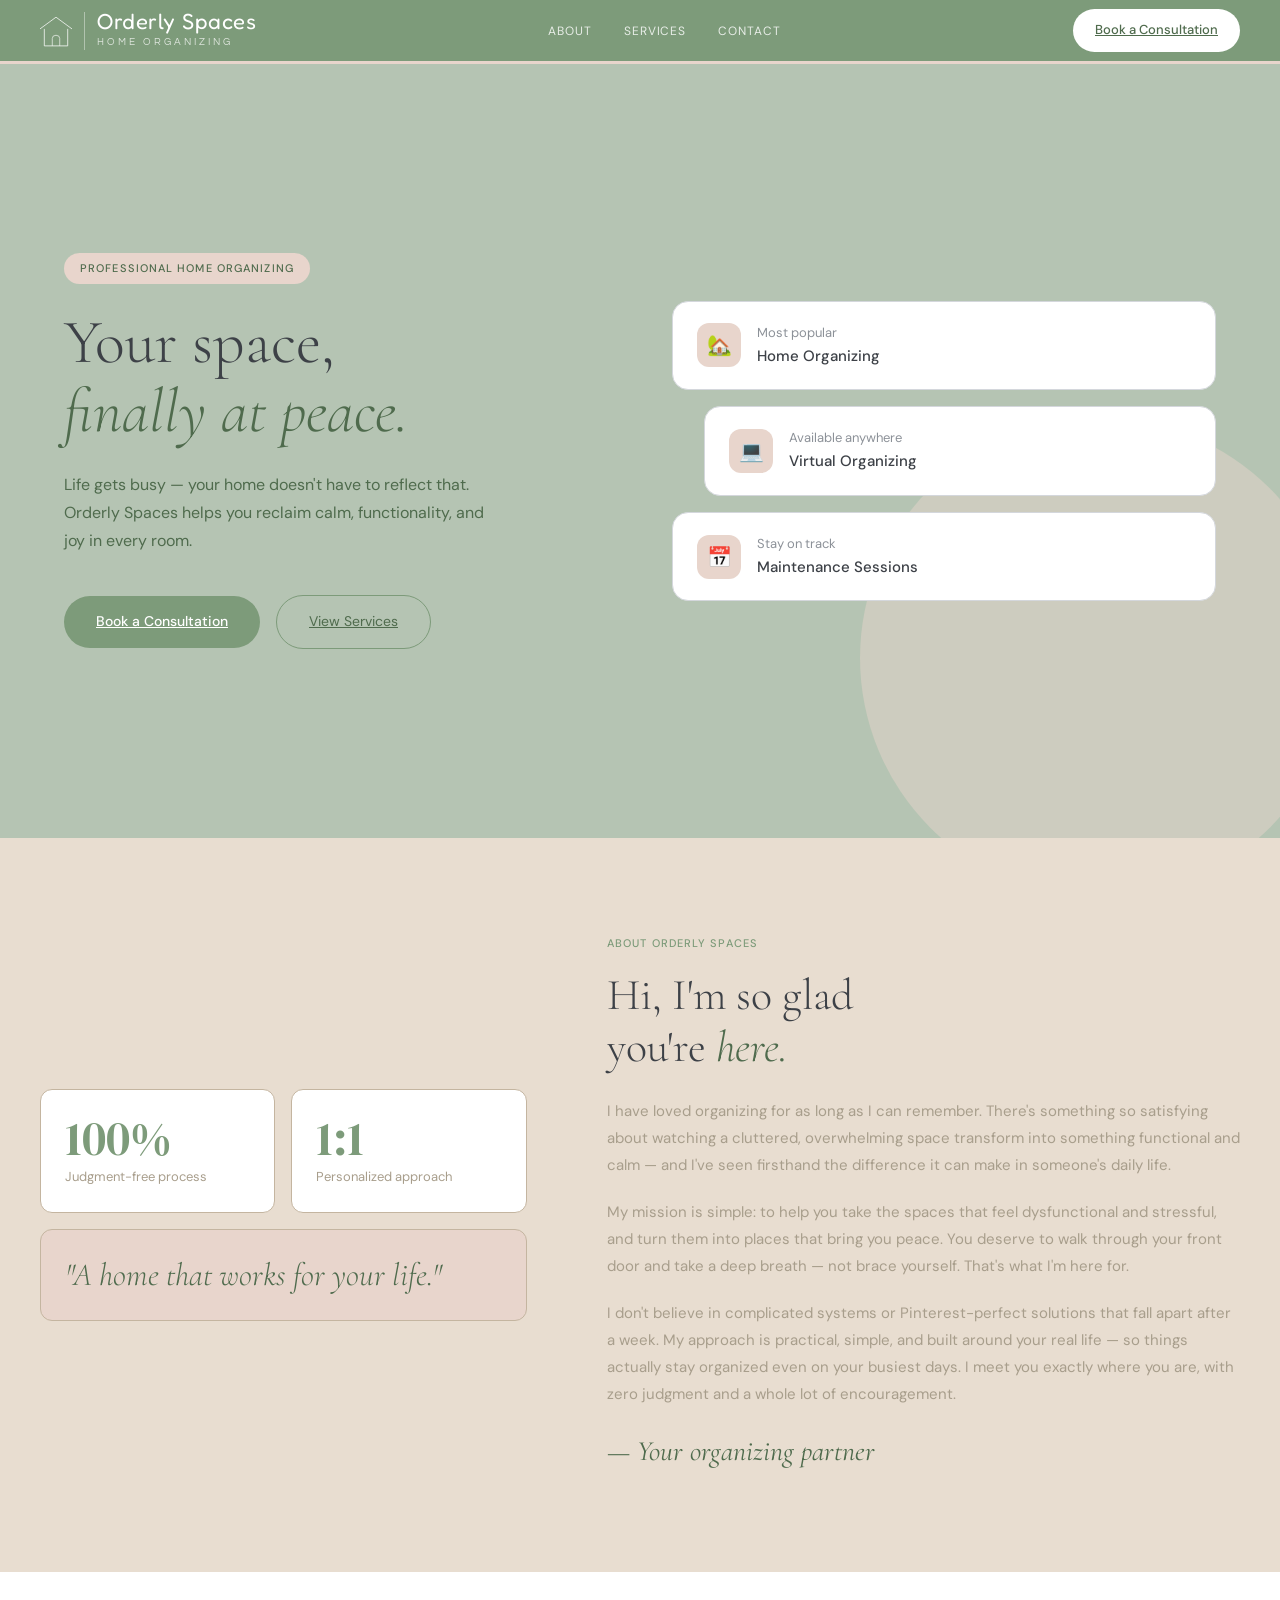
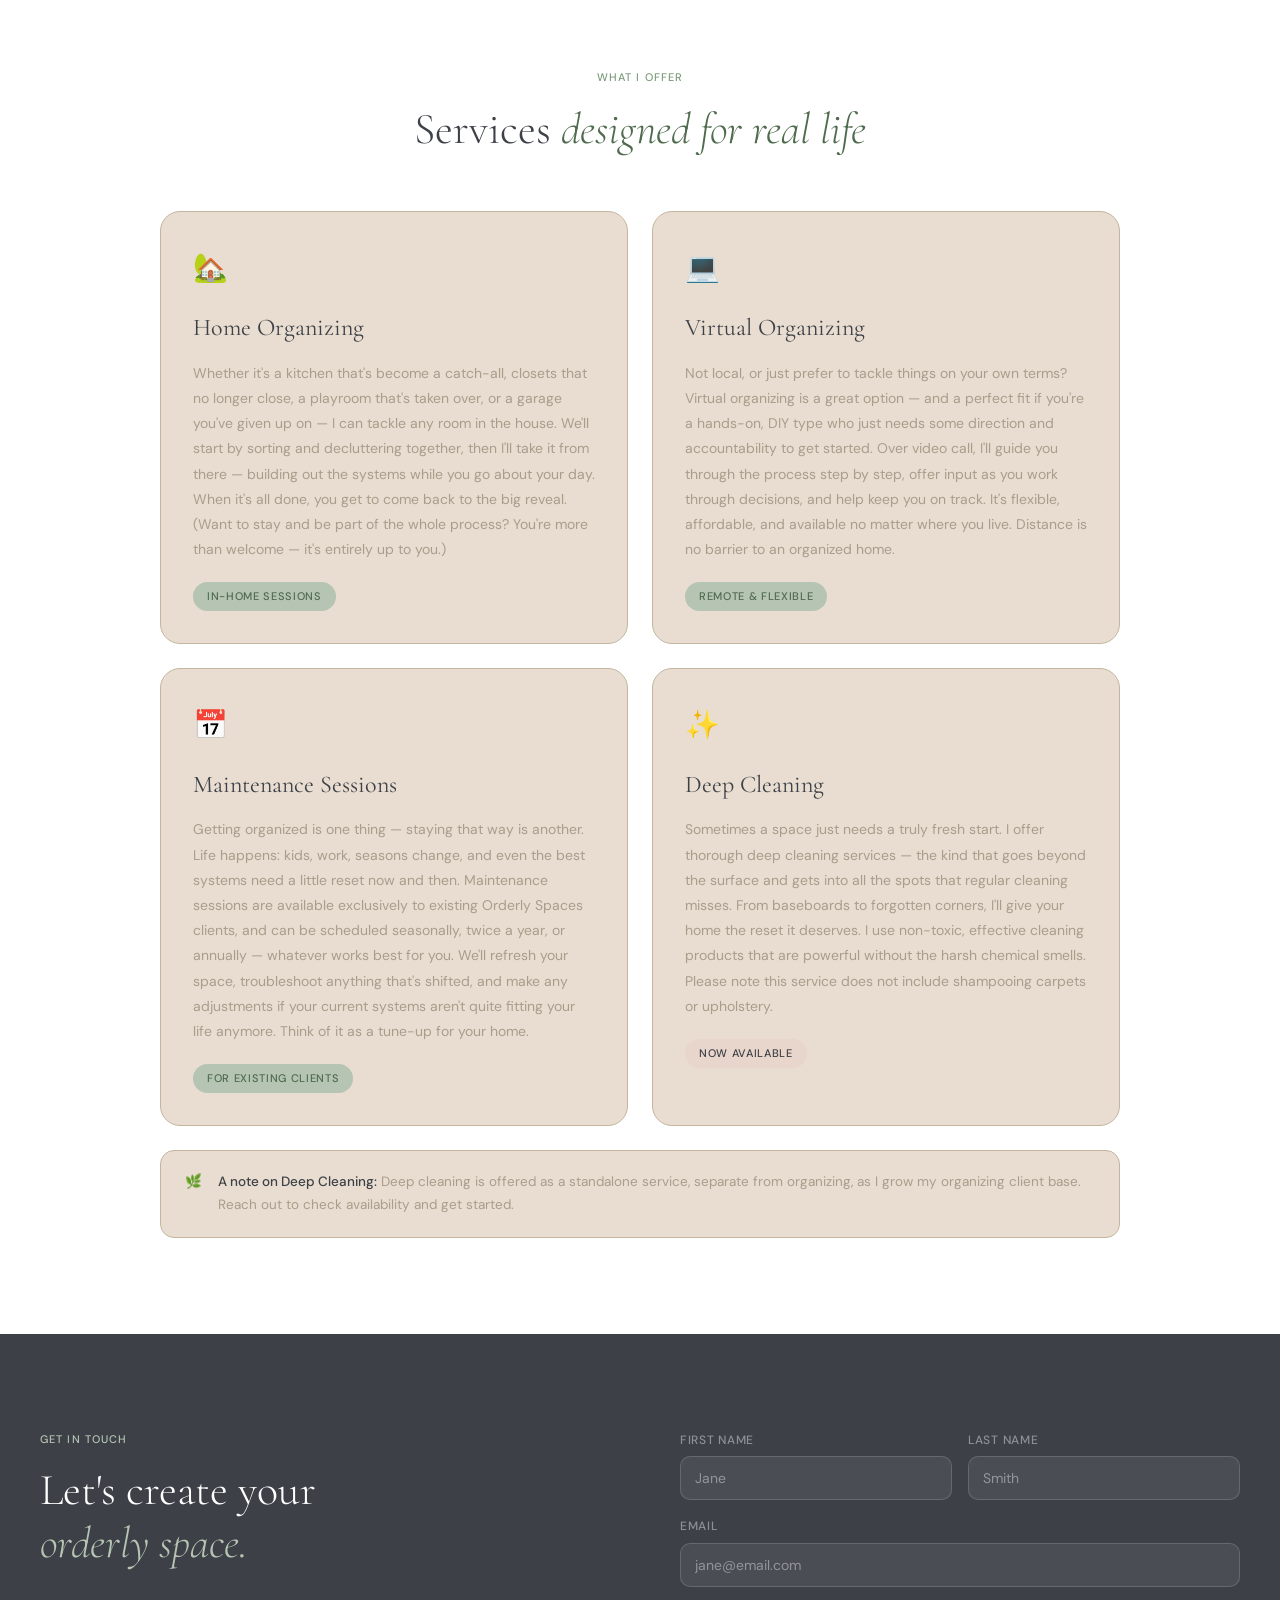
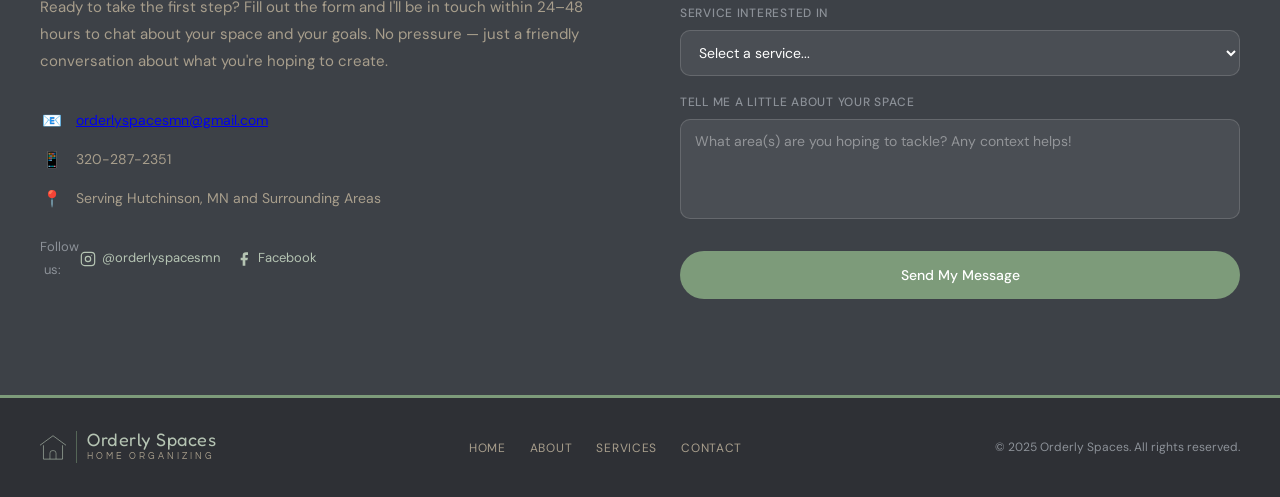
==== index.html @ 381b8f4e "Add resource hints, meta description, semantic HTML, accessibility fixes, focus styles, container qu" ====
<!DOCTYPE html>
<html lang="en">
<head>
  <meta charset="UTF-8" />
  <meta name="viewport" content="width=device-width, initial-scale=1.0" />
  <meta name="description" content="Orderly Spaces offers professional home organizing, virtual organizing, and maintenance sessions. Reclaim calm and functionality in every room." />
  <title>Orderly Spaces — Professional Home Organizing</title>
  <link rel="preconnect" href="https://fonts.googleapis.com" />
  <link rel="preconnect" href="https://fonts.gstatic.com" crossorigin />
  <link rel="dns-prefetch" href="https://fonts.googleapis.com" />
  <link href="https://fonts.googleapis.com/css2?family=Cormorant+Garamond:ital,wght@0,300;0,400;0,500;1,300;1,400&family=DM+Sans:wght@300;400;500&family=DM+Serif+Display&family=Fredoka:wght@400&family=Questrial&display=swap" rel="stylesheet" />
  <link rel="stylesheet" href="styles.css" />
</head>
<body>

<!-- NAV -->
<nav aria-label="Main navigation">
  <a class="nav-logo" href="#home">
    <svg width="32" height="34" viewBox="0 0 60 64">
      <path d="M0 28 L30 6 L60 28" fill="none" stroke="white" stroke-width="1.4" stroke-linecap="round" stroke-linejoin="round"/>
      <path d="M8 28 L8 60 L52 60 L52 28" fill="none" stroke="white" stroke-width="1.4" stroke-linejoin="round"/>
      <path d="M23 60 L23 46 Q23 40 30 40 Q37 40 37 46 L37 60" fill="none" stroke="white" stroke-width="1.2" stroke-linejoin="round"/>
    </svg>
    <div class="nav-logo-divider"></div>
    <div class="nav-logo-wordmark">
      <span class="nav-logo-brand">Orderly Spaces</span>
      <span class="nav-logo-tagline">Home Organizing</span>
    </div>
  </a>
  <ul class="nav-links" id="nav-links">
    <li><a href="#about">About</a></li>
    <li><a href="#services">Services</a></li>
    <!-- <li><a href="#testimonials">Reviews</a></li> — unhide when testimonials section is live -->
    <li><a href="#contact">Contact</a></li>
  </ul>
  <a href="#contact" class="btn-nav">Book a Consultation</a>
  <button class="btn-menu" id="btn-menu" aria-expanded="false" aria-controls="nav-links" aria-label="Open navigation menu">
    <span></span><span></span><span></span>
  </button>
</nav>

<main>

<!-- HERO -->
<section class="hero" id="home">
  <div class="hero-bg-shape"></div>
  <div class="hero-content">
    <div class="hero-tag">Professional Home Organizing</div>
    <h1>Your space,<br><em>finally at peace.</em></h1>
    <p>Life gets busy — your home doesn't have to reflect that. Orderly Spaces helps you reclaim calm, functionality, and joy in every room.</p>
    <div class="hero-ctas">
      <a href="#contact" class="btn-primary">Book a Consultation</a>
      <a href="#services" class="btn-outline">View Services</a>
    </div>
  </div>
  <div class="hero-visual">
    <div class="hero-card">
      <div class="hero-card-icon">🏡</div>
      <div>
        <div class="hero-card-label">Most popular</div>
        <div class="hero-card-title">Home Organizing</div>
      </div>
    </div>
    <div class="hero-card offset">
      <div class="hero-card-icon">💻</div>
      <div>
        <div class="hero-card-label">Available anywhere</div>
        <div class="hero-card-title">Virtual Organizing</div>
      </div>
    </div>
    <div class="hero-card">
      <div class="hero-card-icon">📅</div>
      <div>
        <div class="hero-card-label">Stay on track</div>
        <div class="hero-card-title">Maintenance Sessions</div>
      </div>
    </div>
  </div>
</section>

<!-- ABOUT -->
<section class="about" id="about">
  <div class="about-visual">
    <div class="about-badges-row">
      <div class="about-badge">
        <div class="about-badge-num">100%</div>
        <div class="about-badge-label">Judgment-free process</div>
      </div>
      <div class="about-badge">
        <div class="about-badge-num">1:1</div>
        <div class="about-badge-label">Personalized approach</div>
      </div>
    </div>
    <div class="about-badge" style="background: var(--blush); border-color: var(--taupe);">
      <div style="font-family:'Cormorant Garamond',serif; font-size:32px; color:var(--sage-deep); font-style:italic; font-weight:300; line-height:1.3;">"A home that works for your life."</div>
    </div>
  </div>
  <div>
    <div class="section-eyebrow">About Orderly Spaces</div>
    <h2 class="section-title">Hi, I'm so glad<br>you're <em>here.</em></h2>
    <p>I have loved organizing for as long as I can remember. There's something so satisfying about watching a cluttered, overwhelming space transform into something functional and calm — and I've seen firsthand the difference it can make in someone's daily life.</p>
    <p>My mission is simple: to help you take the spaces that feel dysfunctional and stressful, and turn them into places that bring you peace. You deserve to walk through your front door and take a deep breath — not brace yourself. That's what I'm here for.</p>
    <p>I don't believe in complicated systems or Pinterest-perfect solutions that fall apart after a week. My approach is practical, simple, and built around your real life — so things actually stay organized even on your busiest days. I meet you exactly where you are, with zero judgment and a whole lot of encouragement.</p>
    <div class="about-signature">— Your organizing partner</div>
  </div>
</section>

<!-- SERVICES -->
<section class="services" id="services">
  <div class="services-header">
    <div class="section-eyebrow">What I offer</div>
    <h2 class="section-title">Services <em>designed for real life</em></h2>
  </div>

  <div class="services-grid">
    <div class="service-card">
      <span class="service-icon">🏡</span>
      <h3>Home Organizing</h3>
      <p>Whether it's a kitchen that's become a catch-all, closets that no longer close, a playroom that's taken over, or a garage you've given up on — I can tackle any room in the house. We'll start by sorting and decluttering together, then I'll take it from there — building out the systems while you go about your day. When it's all done, you get to come back to the big reveal. (Want to stay and be part of the whole process? You're more than welcome — it's entirely up to you.)</p>
      <span class="service-tag">In-home sessions</span>
    </div>

    <div class="service-card">
      <span class="service-icon">💻</span>
      <h3>Virtual Organizing</h3>
      <p>Not local, or just prefer to tackle things on your own terms? Virtual organizing is a great option — and a perfect fit if you're a hands-on, DIY type who just needs some direction and accountability to get started. Over video call, I'll guide you through the process step by step, offer input as you work through decisions, and help keep you on track. It's flexible, affordable, and available no matter where you live. Distance is no barrier to an organized home.</p>
      <span class="service-tag">Remote &amp; flexible</span>
    </div>

    <div class="service-card">
      <span class="service-icon">📅</span>
      <h3>Maintenance Sessions</h3>
      <p>Getting organized is one thing — staying that way is another. Life happens: kids, work, seasons change, and even the best systems need a little reset now and then. Maintenance sessions are available exclusively to existing Orderly Spaces clients, and can be scheduled seasonally, twice a year, or annually — whatever works best for you. We'll refresh your space, troubleshoot anything that's shifted, and make any adjustments if your current systems aren't quite fitting your life anymore. Think of it as a tune-up for your home.</p>
      <span class="service-tag">For existing clients</span>
    </div>

    <div class="service-card">
      <span class="service-icon">✨</span>
      <h3>Deep Cleaning</h3>
      <p>Sometimes a space just needs a truly fresh start. I offer thorough deep cleaning services — the kind that goes beyond the surface and gets into all the spots that regular cleaning misses. From baseboards to forgotten corners, I'll give your home the reset it deserves. I use non-toxic, effective cleaning products that are powerful without the harsh chemical smells. Please note this service does not include shampooing carpets or upholstery.</p>
      <span class="service-tag blush">Now available</span>
    </div>
  </div>

  <div class="addon-note">
    <span>🌿</span>
    <div><strong>A note on Deep Cleaning:</strong> Deep cleaning is offered as a standalone service, separate from organizing, as I grow my organizing client base. Reach out to check availability and get started.</div>
  </div>
</section>

<!-- TESTIMONIALS — hidden until real reviews are ready; remove style="display:none" on the section to publish -->
<section class="testimonials" id="testimonials" style="display:none">
  <div class="testimonials-header">
    <div class="section-eyebrow">Client love</div>
    <h2 class="section-title">What people are <em>saying</em></h2>
  </div>

  <div class="testimonials-grid">
    <div class="testimonial-card">
      <div class="stars" aria-hidden="true">★★★★★</div>
      <span class="sr-only">5 out of 5 stars</span>
      <blockquote>"I was honestly embarrassed to have anyone see my home, but she made me feel completely at ease from the very first session. The results were beyond what I imagined."</blockquote>
      <div class="testimonial-author">Sarah M.</div>
      <div class="testimonial-location">Home Organizing client</div>
    </div>
    <div class="testimonial-card">
      <div class="stars" aria-hidden="true">★★★★★</div>
      <span class="sr-only">5 out of 5 stars</span>
      <blockquote>"I was skeptical that virtual organizing could really work, but it absolutely did. Having someone guide me through the process kept me focused in a way I never could on my own."</blockquote>
      <div class="testimonial-author">Jamie L.</div>
      <div class="testimonial-location">Virtual Organizing client</div>
    </div>
    <div class="testimonial-card">
      <div class="stars" aria-hidden="true">★★★★★</div>
      <span class="sr-only">5 out of 5 stars</span>
      <blockquote>"The maintenance sessions are what made everything stick. I finally feel like I have systems that actually work for my family instead of against us."</blockquote>
      <div class="testimonial-author">Rebekah T.</div>
      <div class="testimonial-location">Maintenance Sessions client</div>
    </div>
  </div>
  <p class="testimonials-note">Placeholder testimonials — update with real client reviews before launch ✦</p>
</section>

<!-- CONTACT -->
<section class="contact" id="contact">
  <div>
    <div class="section-eyebrow">Get in touch</div>
    <h2 class="section-title">Let's create your<br><em>orderly space.</em></h2>
    <p class="contact-lead">Ready to take the first step? Fill out the form and I'll be in touch within 24–48 hours to chat about your space and your goals. No pressure — just a friendly conversation about what you're hoping to create.</p>
    <div class="contact-info-row"><span aria-hidden="true">📧</span><span><a href="mailto:orderlyspacesmn@gmail.com">orderlyspacesmn@gmail.com</a></span></div>
    <div class="contact-info-row"><span aria-hidden="true">📱</span><span>320-287-2351</span></div>
    <div class="contact-info-row"><span aria-hidden="true">📍</span><span>Serving Hutchinson, MN and Surrounding Areas</span></div>
    <div class="contact-info-row" style="margin-top: 1.5rem; align-items: center; gap: 1rem;">
      <span style="font-size:13px; color: var(--slate-gray);">Follow us:</span>
      <a href="https://instagram.com/orderlyspacesmn" target="_blank" rel="noopener noreferrer" style="display:flex; align-items:center; gap:6px; text-decoration:none; color: var(--sage-light); font-size:13px;">
        <svg width="16" height="16" viewBox="0 0 24 24" fill="none" stroke="currentColor" stroke-width="1.8" stroke-linecap="round" stroke-linejoin="round" aria-hidden="true"><rect x="2" y="2" width="20" height="20" rx="5" ry="5"/><circle cx="12" cy="12" r="4"/><circle cx="17.5" cy="6.5" r="0.8" fill="currentColor" stroke="none"/></svg>
        @orderlyspacesmn
      </a>
      <a href="https://facebook.com" target="_blank" rel="noopener noreferrer" style="display:flex; align-items:center; gap:6px; text-decoration:none; color: var(--sage-light); font-size:13px;">
        <svg width="16" height="16" viewBox="0 0 24 24" fill="currentColor" aria-hidden="true"><path d="M18 2h-3a5 5 0 0 0-5 5v3H7v4h3v8h4v-8h3l1-4h-4V7a1 1 0 0 1 1-1h3z"/></svg>
        Facebook
      </a>
    </div>
  </div>

  <div class="contact-form" id="contact-form" role="form" aria-label="Contact form">
    <div class="form-row">
      <div class="form-group">
        <label for="first-name">First name</label>
        <input id="first-name" type="text" placeholder="Jane" autocomplete="given-name" />
      </div>
      <div class="form-group">
        <label for="last-name">Last name</label>
        <input id="last-name" type="text" placeholder="Smith" autocomplete="family-name" />
      </div>
    </div>
    <div class="form-group">
      <label for="email">Email</label>
      <input id="email" type="email" placeholder="jane@email.com" autocomplete="email" />
    </div>
    <div class="form-group">
      <label for="service">Service interested in</label>
      <select id="service">
        <option value="">Select a service...</option>
        <option value="home-organizing">Home Organizing</option>
        <option value="virtual-organizing">Virtual Organizing</option>
        <option value="maintenance">Maintenance Sessions</option>
        <option value="deep-cleaning">Deep Cleaning</option>
        <option value="unsure">Not sure — let's talk!</option>
      </select>
    </div>
    <div class="form-group">
      <label for="message">Tell me a little about your space</label>
      <textarea id="message" placeholder="What area(s) are you hoping to tackle? Any context helps!"></textarea>
    </div>
    <button class="btn-submit">Send My Message</button>
  </div>
</section>

</main>

<!-- FOOTER -->
<footer>
  <div class="footer-logo">
    <svg width="26" height="28" viewBox="0 0 60 64">
      <path d="M0 28 L30 6 L60 28" fill="none" stroke="#B5C4B3" stroke-width="1.4" stroke-linecap="round" stroke-linejoin="round"/>
      <path d="M8 28 L8 60 L52 60 L52 28" fill="none" stroke="#B5C4B3" stroke-width="1.4" stroke-linejoin="round"/>
      <path d="M23 60 L23 46 Q23 40 30 40 Q37 40 37 46 L37 60" fill="none" stroke="#B5C4B3" stroke-width="1.2" stroke-linejoin="round"/>
    </svg>
    <div class="footer-logo-divider"></div>
    <div class="footer-logo-wordmark">
      <span class="footer-logo-brand">Orderly Spaces</span>
      <span class="footer-logo-tagline">Home Organizing</span>
    </div>
  </div>
  <ul class="footer-links">
    <li><a href="#home">Home</a></li>
    <li><a href="#about">About</a></li>
    <li><a href="#services">Services</a></li>
    <li><a href="#contact">Contact</a></li>
  </ul>
  <p class="footer-copy">© 2025 Orderly Spaces. All rights reserved.</p>
</footer>

<script type="module" src="main.js"></script>

</body>
</html>
---- styles.css ----
* { margin: 0; padding: 0; box-sizing: border-box; }

:root {
  --sage:       #7D9B7A;
  --sage-light: #B5C4B3;
  --sage-deep:  #4F6B4D;
  --blush:      #E8D5CC;
  --linen:      #E8DDD0;
  --warm-sand:  #C8A882;
  --mist-blue:  #7B9DAB;
  --taupe:      #C4B5A0;
  --warm-gray:  #A89E8C;
  --slate-gray: #8C9198;
  --gray-light: #D4D7DC;
  --charcoal:   #3D4147;
}

body {
  font-family: 'DM Sans', sans-serif;
  background: var(--linen);
  color: var(--charcoal);
  font-size: 15px;
  line-height: 1.7;
  overflow-x: hidden;
}

/* NAV */
nav {
  position: sticky; top: 0; z-index: 100;
  background: var(--sage);
  border-bottom: 3px solid var(--blush);
  padding: 0 2.5rem;
  display: flex; align-items: center; justify-content: space-between;
  height: 64px;
}

.nav-logo { display: flex; align-items: center; gap: 12px; text-decoration: none; }
.nav-logo-divider { width: 1px; height: 38px; background: rgba(255,255,255,0.4); flex-shrink: 0; }
.nav-logo-wordmark { display: flex; flex-direction: column; align-items: flex-start; gap: 2px; }
.nav-logo-brand { font-family: 'Fredoka', sans-serif; font-size: 22px; font-weight: 400; color: white; line-height: 1; letter-spacing: 0.5px; }
.nav-logo-tagline { font-family: 'Questrial', sans-serif; font-size: 10px; color: rgba(255,255,255,0.75); letter-spacing: 3px; text-transform: uppercase; }

.nav-links { display: flex; gap: 2rem; list-style: none; }
.nav-links a {
  text-decoration: none; font-size: 12px; font-weight: 400;
  letter-spacing: 0.08em; text-transform: uppercase;
  color: rgba(255,255,255,0.82); transition: color 0.2s;
}
.nav-links a:hover { color: white; }

.btn-nav {
  background: white; color: var(--sage-deep); border: none;
  padding: 10px 22px; border-radius: 40px;
  font-family: 'DM Sans', sans-serif; font-size: 13px; font-weight: 500;
  cursor: pointer; transition: background 0.2s;
}
.btn-nav:hover { background: var(--linen); }

section { padding: 6rem 2.5rem; }

/* HERO */
.hero {
  min-height: 86vh;
  display: grid; grid-template-columns: 1fr 1fr;
  gap: 4rem; align-items: center;
  padding: 5rem 4rem;
  background: var(--sage-light);
  position: relative; overflow: hidden;
}

.hero-bg-shape {
  position: absolute; right: -60px; bottom: -60px;
  width: 480px; height: 480px; border-radius: 50%;
  background: var(--blush); opacity: 0.45; z-index: 0;
}

.hero-content { position: relative; z-index: 1; }

.hero-tag {
  display: inline-block;
  background: var(--blush); color: var(--sage-deep);
  font-size: 11px; font-weight: 500; letter-spacing: 0.1em;
  text-transform: uppercase; padding: 6px 16px;
  border-radius: 40px; margin-bottom: 1.5rem;
}

.hero h1 {
  font-family: 'Cormorant Garamond', serif;
  font-size: 62px; font-weight: 300; line-height: 1.12;
  color: var(--charcoal); margin-bottom: 1.5rem;
}
.hero h1 em { font-style: italic; color: var(--sage-deep); }

.hero p {
  font-size: 16px; color: var(--sage-deep);
  max-width: 420px; margin-bottom: 2.5rem; line-height: 1.75;
}

.hero-ctas { display: flex; gap: 1rem; align-items: center; }

.btn-primary {
  background: var(--sage); color: white; border: none;
  padding: 14px 32px; border-radius: 40px;
  font-family: 'DM Sans', sans-serif; font-size: 14px; font-weight: 500;
  cursor: pointer; transition: background 0.2s;
}
.btn-primary:hover { background: var(--sage-deep); }

.btn-outline {
  background: transparent; color: var(--sage-deep);
  border: 1.5px solid var(--sage); padding: 14px 32px;
  border-radius: 40px; font-family: 'DM Sans', sans-serif;
  font-size: 14px; cursor: pointer; transition: all 0.2s;
}
.btn-outline:hover { background: white; }

.hero-visual { position: relative; z-index: 1; display: flex; flex-direction: column; gap: 1rem; }

.hero-card {
  background: white; border: 0.5px solid var(--gray-light);
  border-radius: 16px; padding: 1.25rem 1.5rem;
  display: flex; align-items: center; gap: 1rem;
}

.hero-card-icon {
  width: 44px; height: 44px; border-radius: 12px;
  background: var(--blush); display: flex; align-items: center;
  justify-content: center; font-size: 20px; flex-shrink: 0;
}

.hero-card-label { font-size: 13px; color: var(--slate-gray); }
.hero-card-title { font-size: 15px; font-weight: 500; color: var(--charcoal); }
.hero-card.offset { margin-left: 2rem; }

/* ABOUT */
.about {
  background: var(--linen);
  display: grid; grid-template-columns: 1fr 1.3fr;
  gap: 5rem; align-items: center;
}

.about-badges-row { display: grid; grid-template-columns: 1fr 1fr; gap: 1rem; width: 100%; margin-bottom: 1rem; }

.about-badge {
  background: white; border: 0.5px solid var(--taupe);
  border-radius: 12px; padding: 1.5rem; width: 100%;
}

.about-badge-num {
  font-family: 'DM Serif Display', serif;
  font-size: 48px; font-weight: 400; color: var(--sage); line-height: 1;
}
.about-badge-label { font-size: 13px; color: var(--warm-gray); margin-top: 4px; }

.section-eyebrow {
  font-size: 11px; font-weight: 500; letter-spacing: 0.1em;
  text-transform: uppercase; color: var(--sage); margin-bottom: 1rem;
}

.section-title {
  font-family: 'Cormorant Garamond', serif;
  font-size: 44px; font-weight: 300; line-height: 1.2;
  color: var(--charcoal); margin-bottom: 1.5rem;
}
.section-title em { font-style: italic; color: var(--sage-deep); }

.about p { color: var(--warm-gray); margin-bottom: 1.25rem; font-size: 15px; line-height: 1.8; }

.about-signature {
  font-family: 'Cormorant Garamond', serif;
  font-size: 28px; font-style: italic; color: var(--sage-deep); margin-top: 0.5rem;
}

/* SERVICES */
.services { background: white; }
.services-header { text-align: center; margin-bottom: 3.5rem; }

.services-grid {
  display: grid; grid-template-columns: 1fr 1fr;
  gap: 1.5rem; max-width: 960px; margin: 0 auto;
}

.service-card {
  background: var(--linen); border: 0.5px solid var(--taupe);
  border-radius: 20px; padding: 2rem;
  transition: border-color 0.2s;
  position: relative; overflow: hidden;
}
.service-card:hover { border-color: var(--sage); }
.service-card::before {
  content: ''; position: absolute; top: 0; left: 0; right: 0;
  height: 4px; background: var(--blush); opacity: 0; transition: opacity 0.2s;
}
.service-card:hover::before { opacity: 1; }

.service-icon { font-size: 28px; margin-bottom: 1rem; display: block; }

.service-card h3 {
  font-family: 'Cormorant Garamond', serif;
  font-size: 24px; font-weight: 400; color: var(--charcoal); margin-bottom: 0.75rem;
}
.service-card p { font-size: 14px; color: var(--warm-gray); line-height: 1.8; }

.service-tag {
  display: inline-block; margin-top: 1.25rem;
  font-size: 11px; font-weight: 500; letter-spacing: 0.06em; text-transform: uppercase;
  color: var(--sage-deep); padding: 5px 14px;
  background: var(--sage-light); border-radius: 40px;
}
.service-tag.blush { color: var(--charcoal); background: var(--blush); }

.addon-note {
  max-width: 960px; margin: 1.5rem auto 0;
  background: var(--linen); border: 0.5px solid var(--taupe);
  border-radius: 14px; padding: 1.25rem 1.5rem;
  display: flex; align-items: flex-start; gap: 1rem;
  font-size: 13.5px; color: var(--warm-gray); line-height: 1.7;
}
.addon-note strong { color: var(--charcoal); font-weight: 500; }

/* TESTIMONIALS */
.testimonials { background: var(--sage-light); }
.testimonials-header { text-align: center; margin-bottom: 3.5rem; }

.testimonials-grid {
  display: grid; grid-template-columns: 1fr 1fr 1fr;
  gap: 1.25rem; max-width: 1000px; margin: 0 auto;
}

.testimonial-card {
  background: white; border: 0.5px solid var(--gray-light);
  border-radius: 16px; padding: 1.75rem;
}

.stars { color: var(--warm-sand); font-size: 15px; letter-spacing: 2px; margin-bottom: 1rem; }

.testimonial-card blockquote {
  font-family: 'Cormorant Garamond', serif;
  font-size: 17px; font-style: italic; font-weight: 300;
  color: var(--charcoal); line-height: 1.65; margin-bottom: 1.25rem;
}

.testimonial-author { font-size: 13px; font-weight: 500; color: var(--charcoal); }
.testimonial-location { font-size: 12px; color: var(--slate-gray); margin-top: 2px; }
.testimonials-note { text-align: center; margin-top: 2rem; font-size: 13px; color: var(--sage-deep); font-style: italic; }

/* CONTACT */
.contact {
  background: var(--charcoal);
  display: grid; grid-template-columns: 1fr 1fr;
  gap: 5rem; align-items: start;
}

.contact .section-eyebrow { color: var(--sage-light); }
.contact .section-title { color: white; }
.contact .section-title em { color: var(--sage-light); }
.contact-lead { color: var(--warm-gray); font-size: 15px; line-height: 1.8; margin-bottom: 2rem; }

.contact-info-row {
  display: flex; gap: 0.75rem; align-items: center;
  margin-bottom: 0.75rem; font-size: 14px; color: var(--warm-gray);
}
.contact-info-row span:first-child { font-size: 16px; width: 24px; text-align: center; }

.contact-form { display: flex; flex-direction: column; gap: 1rem; }
.form-row { display: grid; grid-template-columns: 1fr 1fr; gap: 1rem; }

.form-group label {
  display: block; font-size: 12px; font-weight: 500;
  letter-spacing: 0.06em; text-transform: uppercase;
  color: var(--slate-gray); margin-bottom: 0.4rem;
}

.form-group input,
.form-group select,
.form-group textarea {
  width: 100%; background: rgba(255,255,255,0.07);
  border: 0.5px solid rgba(255,255,255,0.15); border-radius: 10px;
  padding: 12px 14px; font-family: 'DM Sans', sans-serif;
  font-size: 14px; color: white; outline: none; transition: border-color 0.2s;
}
.form-group input:focus,
.form-group select:focus,
.form-group textarea:focus { border-color: var(--sage-light); }
.form-group select option { background: var(--charcoal); color: white; }
.form-group textarea { resize: none; height: 100px; }

.btn-submit {
  background: var(--sage); color: white; border: none;
  padding: 15px 32px; border-radius: 40px;
  font-family: 'DM Sans', sans-serif; font-size: 14px; font-weight: 500;
  cursor: pointer; transition: background 0.2s; width: 100%; margin-top: 0.5rem;
}
.btn-submit:hover { background: var(--sage-deep); }

/* FOOTER */
footer {
  background: #2e3035; padding: 2rem 2.5rem;
  display: flex; align-items: center; justify-content: space-between;
  border-top: 3px solid var(--sage);
}
.footer-logo { display: flex; align-items: center; gap: 10px; }
.footer-logo-divider { width: 1px; height: 32px; background: var(--sage); opacity: 0.5; flex-shrink: 0; }
.footer-logo-wordmark { display: flex; flex-direction: column; gap: 1px; }
.footer-logo-brand { font-family: 'Fredoka', sans-serif; font-size: 18px; font-weight: 400; color: var(--sage-light); line-height: 1; letter-spacing: 0.5px; }
.footer-logo-tagline { font-family: 'Questrial', sans-serif; font-size: 9px; color: var(--warm-gray); letter-spacing: 3px; text-transform: uppercase; }
.footer-links { display: flex; gap: 1.5rem; list-style: none; }
.footer-links a {
  text-decoration: none; font-size: 12px; letter-spacing: 0.06em;
  text-transform: uppercase; color: var(--warm-gray); transition: color 0.2s;
}
.footer-links a:hover { color: var(--sage-light); }
.footer-copy { font-size: 12px; color: var(--slate-gray); }

/* UTILITIES */
.sr-only {
  position: absolute; width: 1px; height: 1px;
  padding: 0; margin: -1px; overflow: hidden;
  clip: rect(0,0,0,0); white-space: nowrap; border: 0;
}

/* FOCUS */
:focus-visible {
  outline: 2px solid var(--sage);
  outline-offset: 3px;
  border-radius: 4px;
}

/* PLACEHOLDER — dark contact form */
.contact .form-group input::placeholder,
.contact .form-group select::placeholder,
.contact .form-group textarea::placeholder {
  color: rgba(255,255,255,0.4);
}

/* CONTAINER QUERIES — services and testimonials grids */
.services { container-type: inline-size; }
.testimonials { container-type: inline-size; }

@container (max-width: 640px) {
  .services-grid { grid-template-columns: 1fr; }
}

@container (max-width: 640px) {
  .testimonials-grid { grid-template-columns: 1fr; }
}

/* MOBILE NAV TOGGLE */
.btn-menu {
  display: none;
  flex-direction: column; justify-content: center; gap: 5px;
  width: 36px; height: 36px; padding: 6px;
  background: transparent; border: none; cursor: pointer;
}
.btn-menu span {
  display: block; height: 2px; width: 100%;
  background: white; border-radius: 2px; transition: all 0.2s;
}

/* FORM SUCCESS */
.form-success {
  display: flex; flex-direction: column; justify-content: center;
  align-items: center; text-align: center;
  min-height: 200px; gap: 0.75rem;
}
.form-success-heading {
  font-family: 'Cormorant Garamond', serif;
  font-size: 28px; font-weight: 300; color: white;
}
.form-success p { color: var(--warm-gray); font-size: 15px; }

/* RESPONSIVE */
@media (max-width: 768px) {
  .hero, .about, .contact { grid-template-columns: 1fr; gap: 2.5rem; padding: 4rem 1.5rem; }
  .hero { min-height: auto; }
  .hero h1 { font-size: 42px; }
  .hero-bg-shape { display: none; }
  nav { padding: 0 1.5rem; }
  .btn-menu { display: flex; }
  .nav-links { display: none; }
  .nav-links.nav-open {
    display: flex; flex-direction: column; gap: 0;
    position: absolute; top: 64px; left: 0; right: 0;
    background: var(--sage); padding: 1rem 1.5rem;
    border-bottom: 3px solid var(--blush);
  }
  .nav-links.nav-open a { padding: 0.75rem 0; font-size: 14px; }
  footer { flex-direction: column; gap: 1rem; text-align: center; }
  .footer-links { flex-wrap: wrap; justify-content: center; }
}
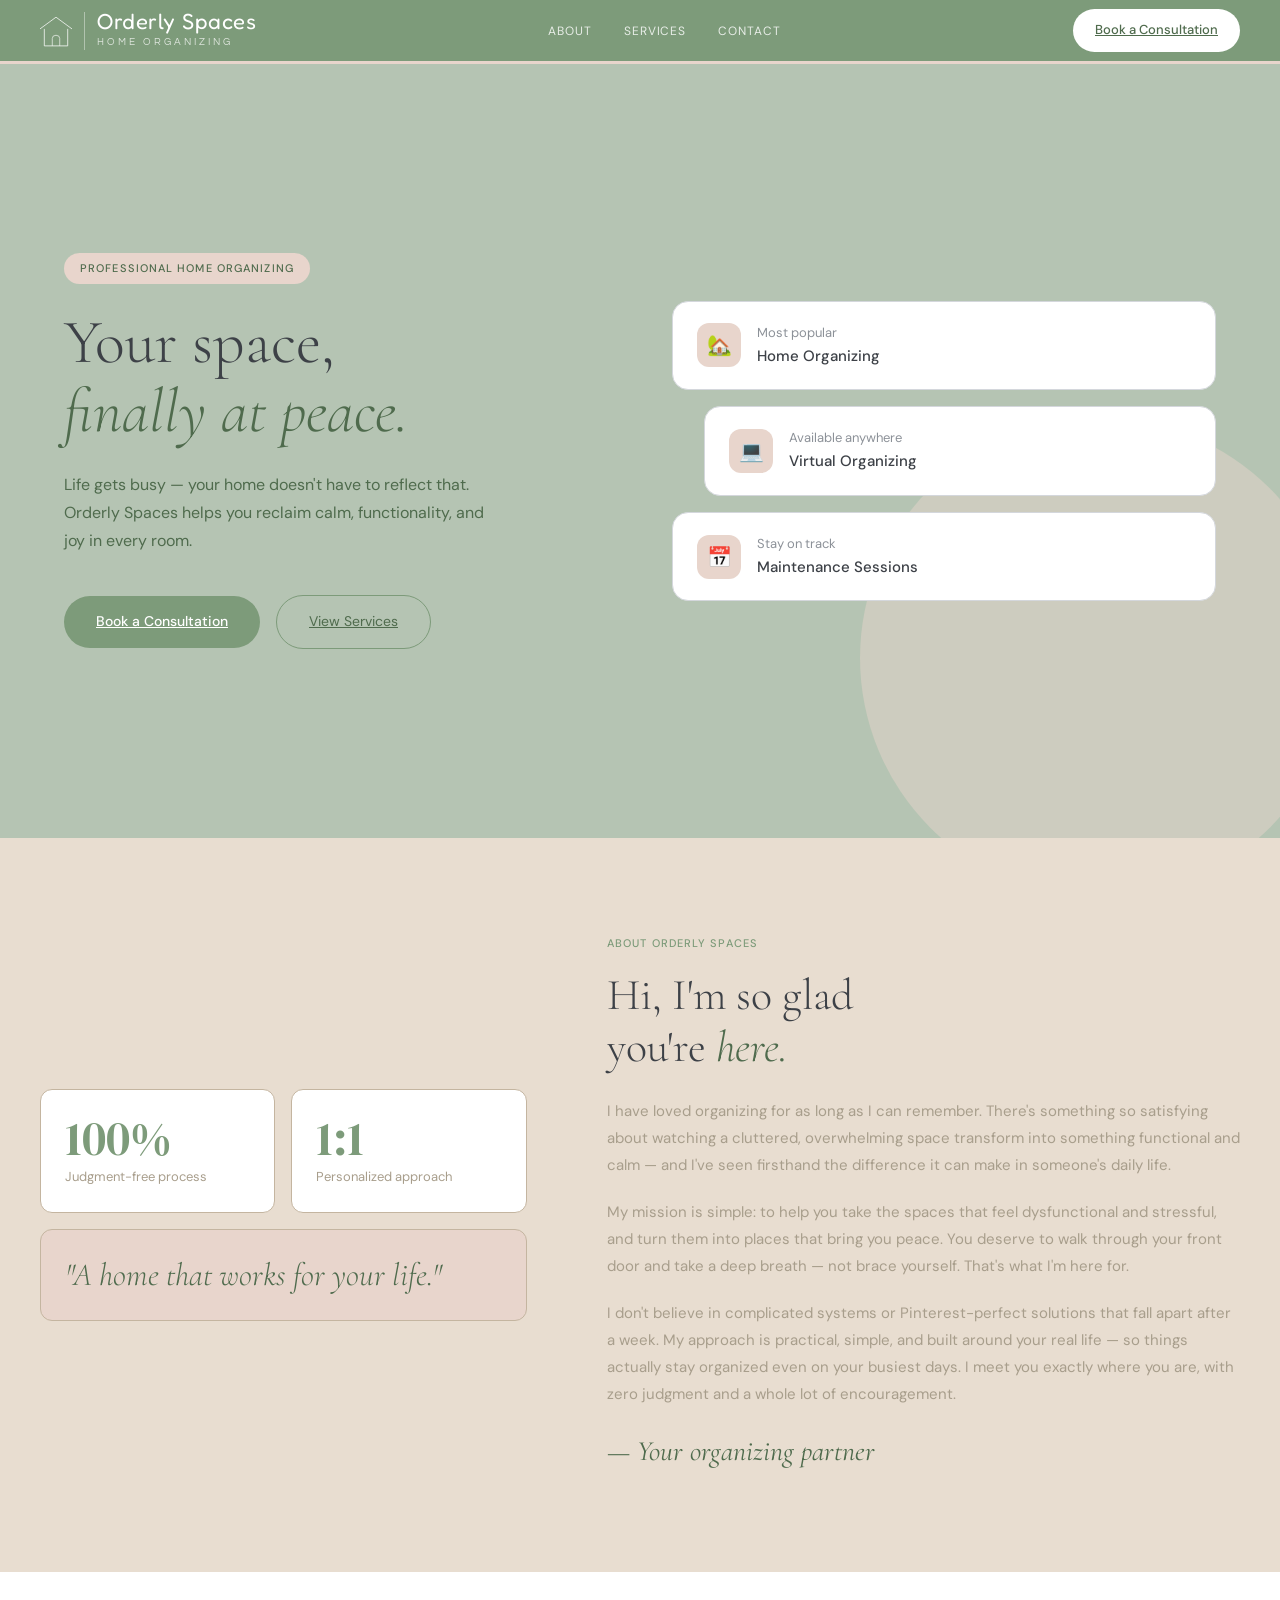
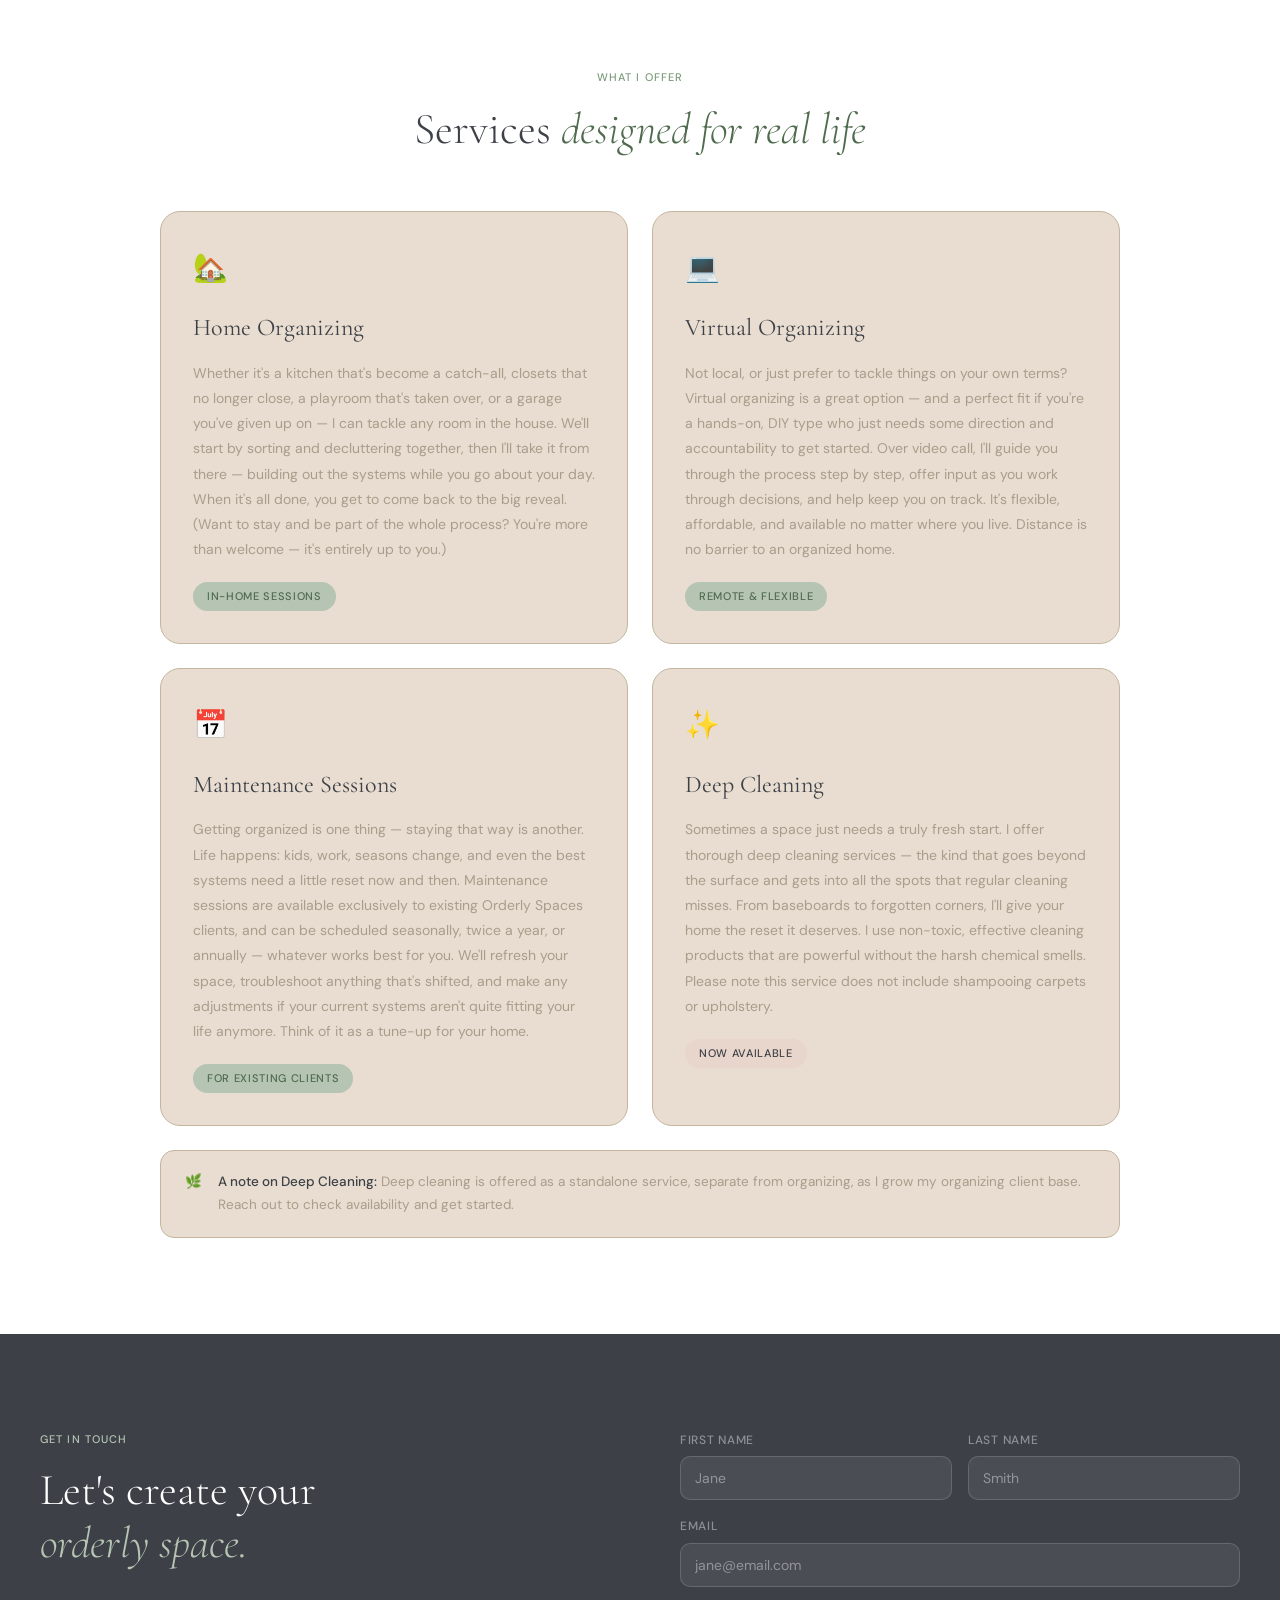
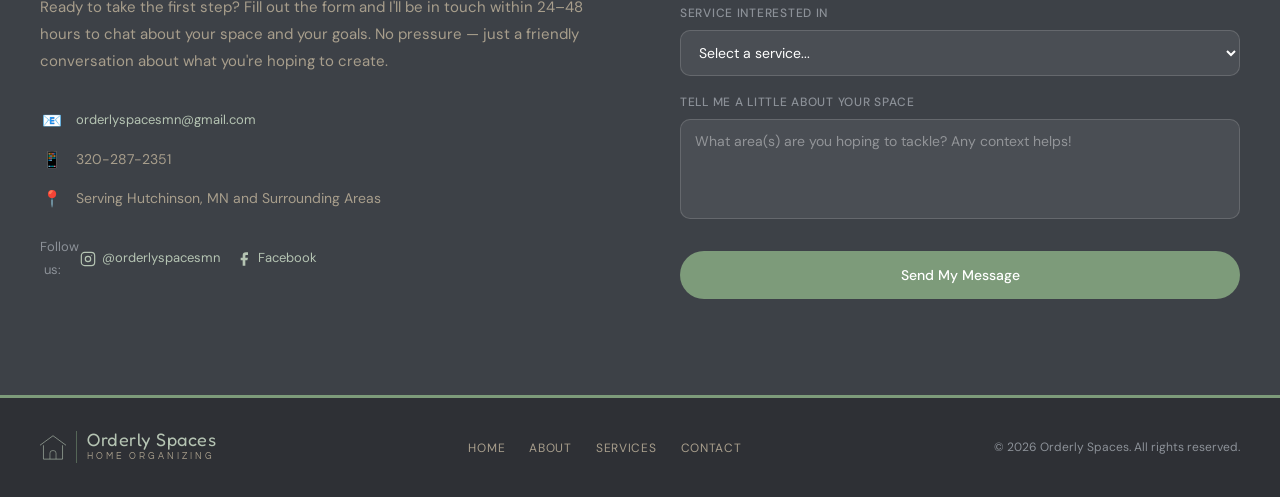
==== commit e4fe81e5: "bump footer year, match email link style to instagram and facebook" ====
--- a/index.html
+++ b/index.html
@@ -187,7 +187,7 @@
     <div class="section-eyebrow">Get in touch</div>
     <h2 class="section-title">Let's create your<br><em>orderly space.</em></h2>
     <p class="contact-lead">Ready to take the first step? Fill out the form and I'll be in touch within 24–48 hours to chat about your space and your goals. No pressure — just a friendly conversation about what you're hoping to create.</p>
-    <div class="contact-info-row"><span aria-hidden="true">📧</span><span><a href="mailto:orderlyspacesmn@gmail.com">orderlyspacesmn@gmail.com</a></span></div>
+    <div class="contact-info-row"><span aria-hidden="true">📧</span><span><a href="mailto:orderlyspacesmn@gmail.com" target="_blank" rel="noopener noreferrer" style="display:flex; align-items:center; gap:6px; text-decoration:none; color: var(--sage-light); font-size:13px;">orderlyspacesmn@gmail.com</a></span></div>
     <div class="contact-info-row"><span aria-hidden="true">📱</span><span>320-287-2351</span></div>
     <div class="contact-info-row"><span aria-hidden="true">📍</span><span>Serving Hutchinson, MN and Surrounding Areas</span></div>
     <div class="contact-info-row" style="margin-top: 1.5rem; align-items: center; gap: 1rem;">
@@ -203,24 +203,25 @@
     </div>
   </div>
 
-  <div class="contact-form" id="contact-form" role="form" aria-label="Contact form">
+  <form class="contact-form" id="contact-form" aria-label="Contact form"
+        action="https://formspree.io/f/xeepaqgg" method="POST" novalidate>
     <div class="form-row">
       <div class="form-group">
         <label for="first-name">First name</label>
-        <input id="first-name" type="text" placeholder="Jane" autocomplete="given-name" />
+        <input id="first-name" name="first-name" type="text" placeholder="Jane" autocomplete="given-name" required />
       </div>
       <div class="form-group">
         <label for="last-name">Last name</label>
-        <input id="last-name" type="text" placeholder="Smith" autocomplete="family-name" />
+        <input id="last-name" name="last-name" type="text" placeholder="Smith" autocomplete="family-name" />
       </div>
     </div>
     <div class="form-group">
       <label for="email">Email</label>
-      <input id="email" type="email" placeholder="jane@email.com" autocomplete="email" />
+      <input id="email" name="email" type="email" placeholder="jane@email.com" autocomplete="email" required />
     </div>
     <div class="form-group">
       <label for="service">Service interested in</label>
-      <select id="service">
+      <select id="service" name="service" required>
         <option value="">Select a service...</option>
         <option value="home-organizing">Home Organizing</option>
         <option value="virtual-organizing">Virtual Organizing</option>
@@ -231,10 +232,10 @@
     </div>
     <div class="form-group">
       <label for="message">Tell me a little about your space</label>
-      <textarea id="message" placeholder="What area(s) are you hoping to tackle? Any context helps!"></textarea>
-    </div>
-    <button class="btn-submit">Send My Message</button>
-  </div>
+      <textarea id="message" name="message" placeholder="What area(s) are you hoping to tackle? Any context helps!"></textarea>
+    </div>
+    <button type="submit" class="btn-submit">Send My Message</button>
+  </form>
 </section>
 
 </main>
@@ -259,10 +260,10 @@
     <li><a href="#services">Services</a></li>
     <li><a href="#contact">Contact</a></li>
   </ul>
-  <p class="footer-copy">© 2025 Orderly Spaces. All rights reserved.</p>
+  <p class="footer-copy">© 2026 Orderly Spaces. All rights reserved.</p>
 </footer>
 
 <script type="module" src="main.js"></script>
 
 </body>
-</html>+</html>
--- a/styles.css
+++ b/styles.css
@@ -368,6 +368,7 @@
   font-size: 28px; font-weight: 300; color: white;
 }
 .form-success p { color: var(--warm-gray); font-size: 15px; }
+.form-error { color: #c0392b; font-size: 14px; margin-top: 0.5rem; }
 
 /* RESPONSIVE */
 @media (max-width: 768px) {
@@ -377,6 +378,7 @@
   .hero-bg-shape { display: none; }
   nav { padding: 0 1.5rem; }
   .btn-menu { display: flex; }
+  .btn-nav { display: none; }
   .nav-links { display: none; }
   .nav-links.nav-open {
     display: flex; flex-direction: column; gap: 0;
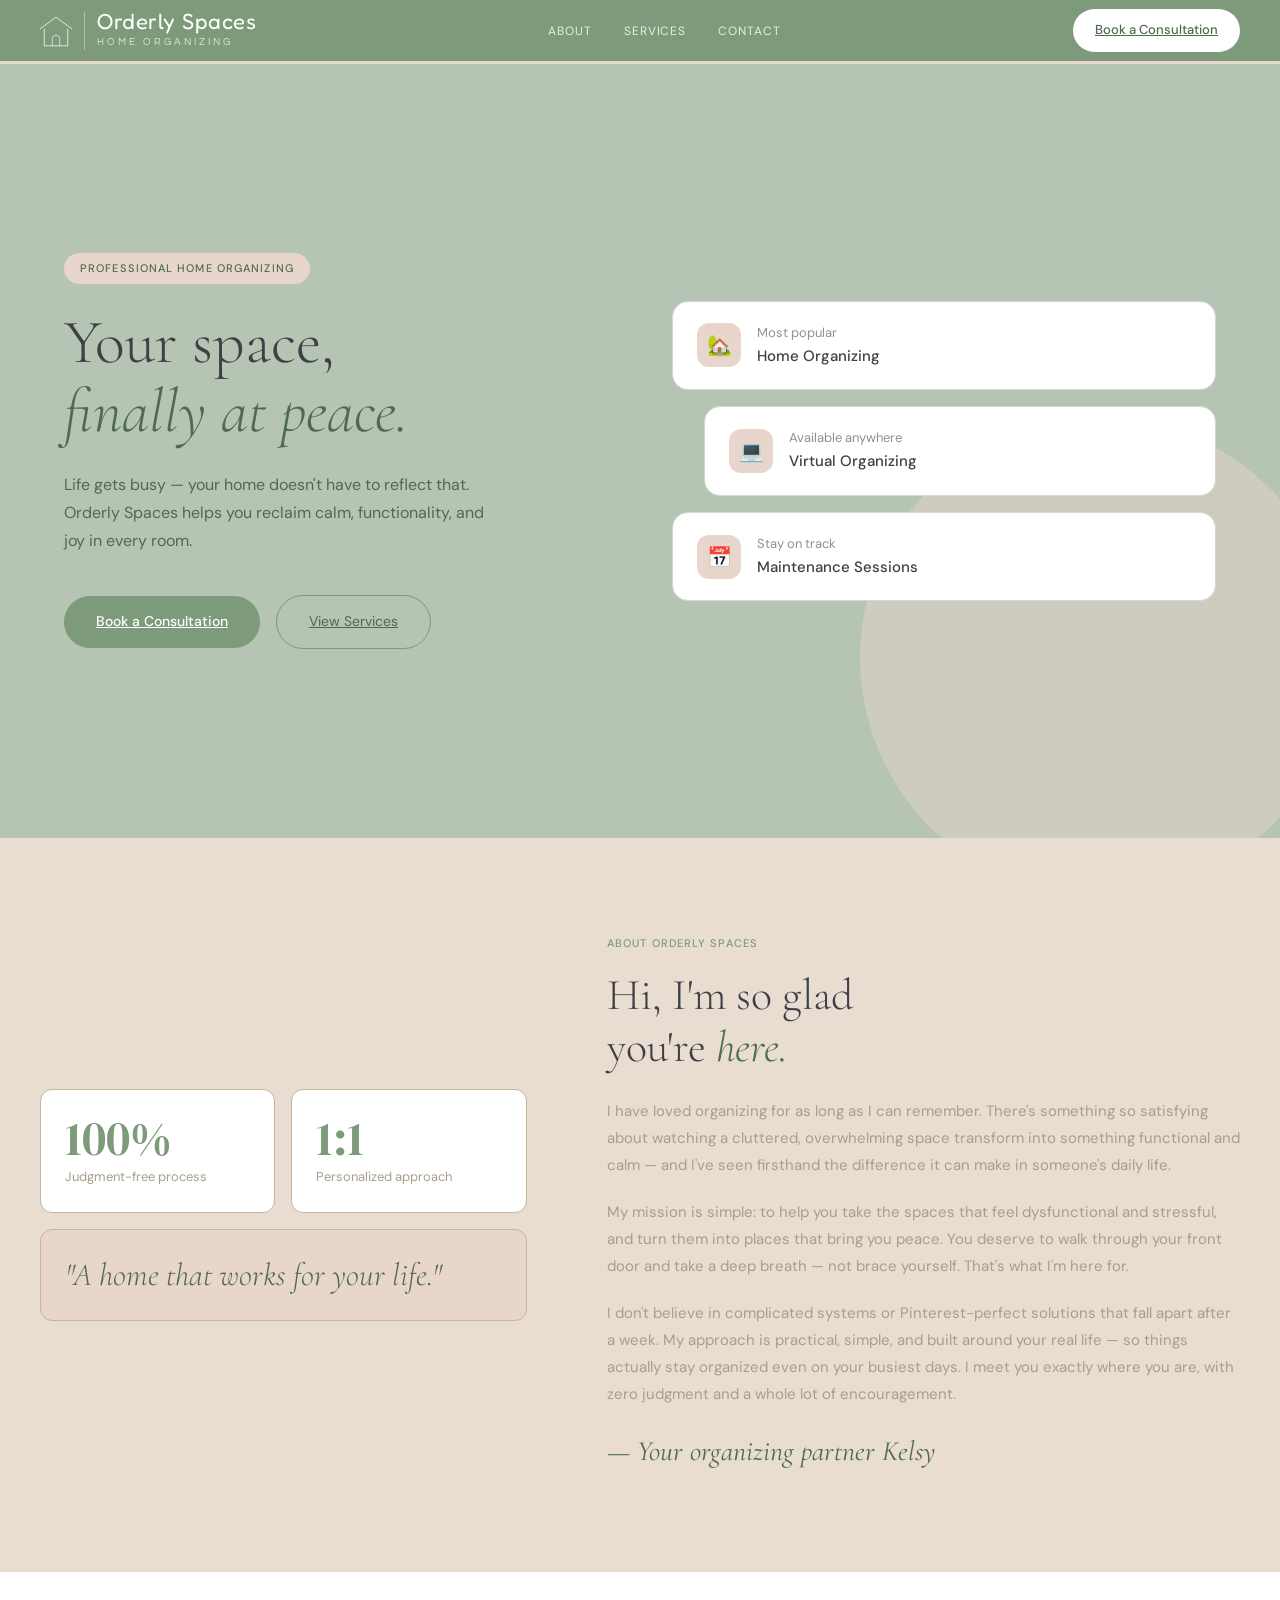
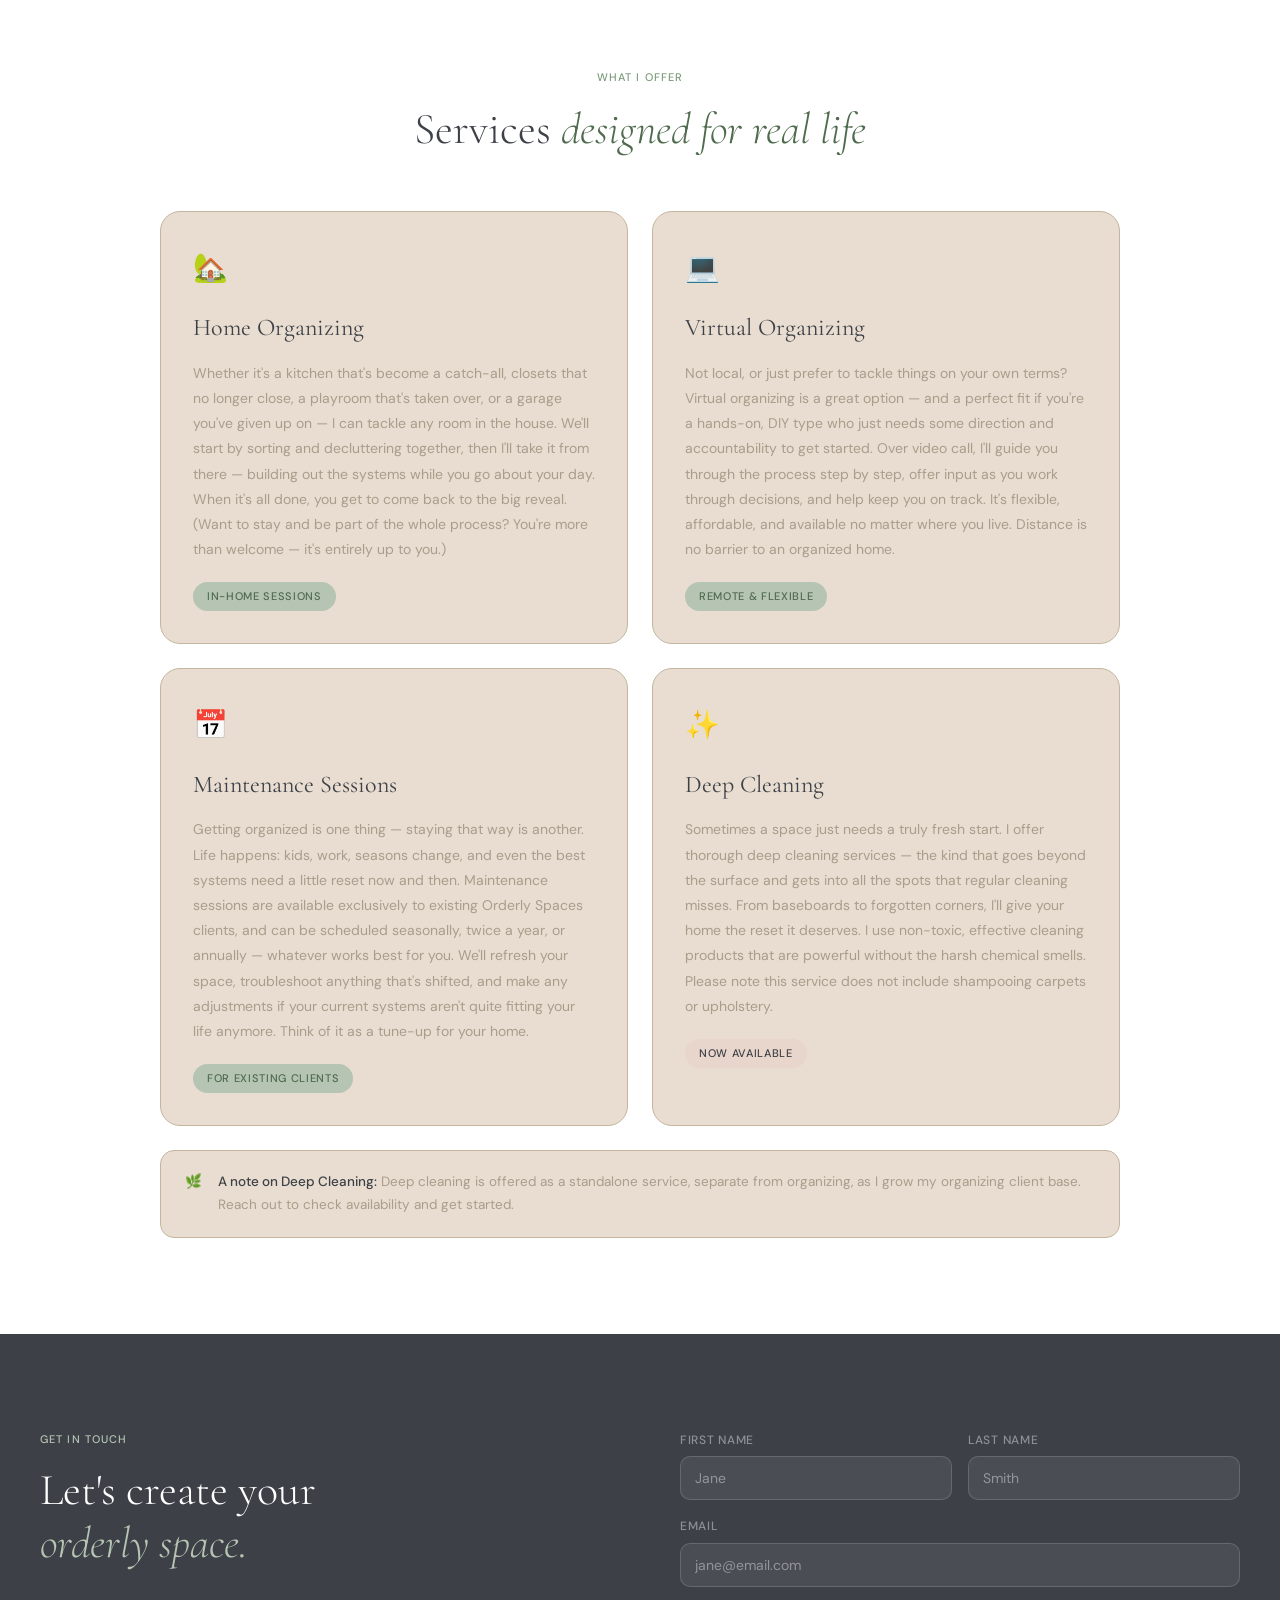
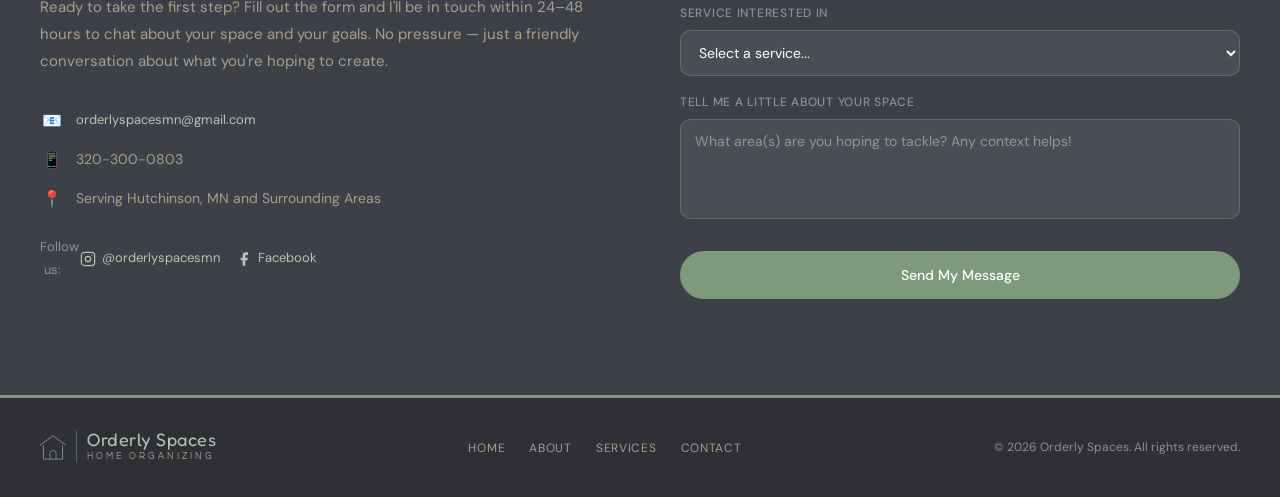
==== commit 5e1be7f3: "Update index.html added name, updated ph#, fb username, added llc in bottom footer" ====
--- a/index.html
+++ b/index.html
@@ -101,7 +101,7 @@
     <p>I have loved organizing for as long as I can remember. There's something so satisfying about watching a cluttered, overwhelming space transform into something functional and calm — and I've seen firsthand the difference it can make in someone's daily life.</p>
     <p>My mission is simple: to help you take the spaces that feel dysfunctional and stressful, and turn them into places that bring you peace. You deserve to walk through your front door and take a deep breath — not brace yourself. That's what I'm here for.</p>
     <p>I don't believe in complicated systems or Pinterest-perfect solutions that fall apart after a week. My approach is practical, simple, and built around your real life — so things actually stay organized even on your busiest days. I meet you exactly where you are, with zero judgment and a whole lot of encouragement.</p>
-    <div class="about-signature">— Your organizing partner</div>
+    <div class="about-signature">— Your organizing partner Kelsy</div>
   </div>
 </section>
 
@@ -187,8 +187,8 @@
     <div class="section-eyebrow">Get in touch</div>
     <h2 class="section-title">Let's create your<br><em>orderly space.</em></h2>
     <p class="contact-lead">Ready to take the first step? Fill out the form and I'll be in touch within 24–48 hours to chat about your space and your goals. No pressure — just a friendly conversation about what you're hoping to create.</p>
-    <div class="contact-info-row"><span aria-hidden="true">📧</span><span><a href="mailto:orderlyspacesmn@gmail.com" target="_blank" rel="noopener noreferrer" style="display:flex; align-items:center; gap:6px; text-decoration:none; color: var(--sage-light); font-size:13px;">orderlyspacesmn@gmail.com</a></span></div>
-    <div class="contact-info-row"><span aria-hidden="true">📱</span><span>320-287-2351</span></div>
+    <div class="contact-info-row"><span aria-hidden="true">📧</span><span><a href="mailto:Hello@orderlyspacesllc.com" target="_blank" rel="noopener noreferrer" style="display:flex; align-items:center; gap:6px; text-decoration:none; color: var(--sage-light); font-size:13px;">orderlyspacesmn@gmail.com</a></span></div>
+    <div class="contact-info-row"><span aria-hidden="true">📱</span><span>320-300-0803</span></div>
     <div class="contact-info-row"><span aria-hidden="true">📍</span><span>Serving Hutchinson, MN and Surrounding Areas</span></div>
     <div class="contact-info-row" style="margin-top: 1.5rem; align-items: center; gap: 1rem;">
       <span style="font-size:13px; color: var(--slate-gray);">Follow us:</span>
@@ -196,7 +196,7 @@
         <svg width="16" height="16" viewBox="0 0 24 24" fill="none" stroke="currentColor" stroke-width="1.8" stroke-linecap="round" stroke-linejoin="round" aria-hidden="true"><rect x="2" y="2" width="20" height="20" rx="5" ry="5"/><circle cx="12" cy="12" r="4"/><circle cx="17.5" cy="6.5" r="0.8" fill="currentColor" stroke="none"/></svg>
         @orderlyspacesmn
       </a>
-      <a href="https://facebook.com" target="_blank" rel="noopener noreferrer" style="display:flex; align-items:center; gap:6px; text-decoration:none; color: var(--sage-light); font-size:13px;">
+      <a href="https://facebook.com/orderlyspacesmn" target="_blank" rel="noopener noreferrer" style="display:flex; align-items:center; gap:6px; text-decoration:none; color: var(--sage-light); font-size:13px;">
         <svg width="16" height="16" viewBox="0 0 24 24" fill="currentColor" aria-hidden="true"><path d="M18 2h-3a5 5 0 0 0-5 5v3H7v4h3v8h4v-8h3l1-4h-4V7a1 1 0 0 1 1-1h3z"/></svg>
         Facebook
       </a>
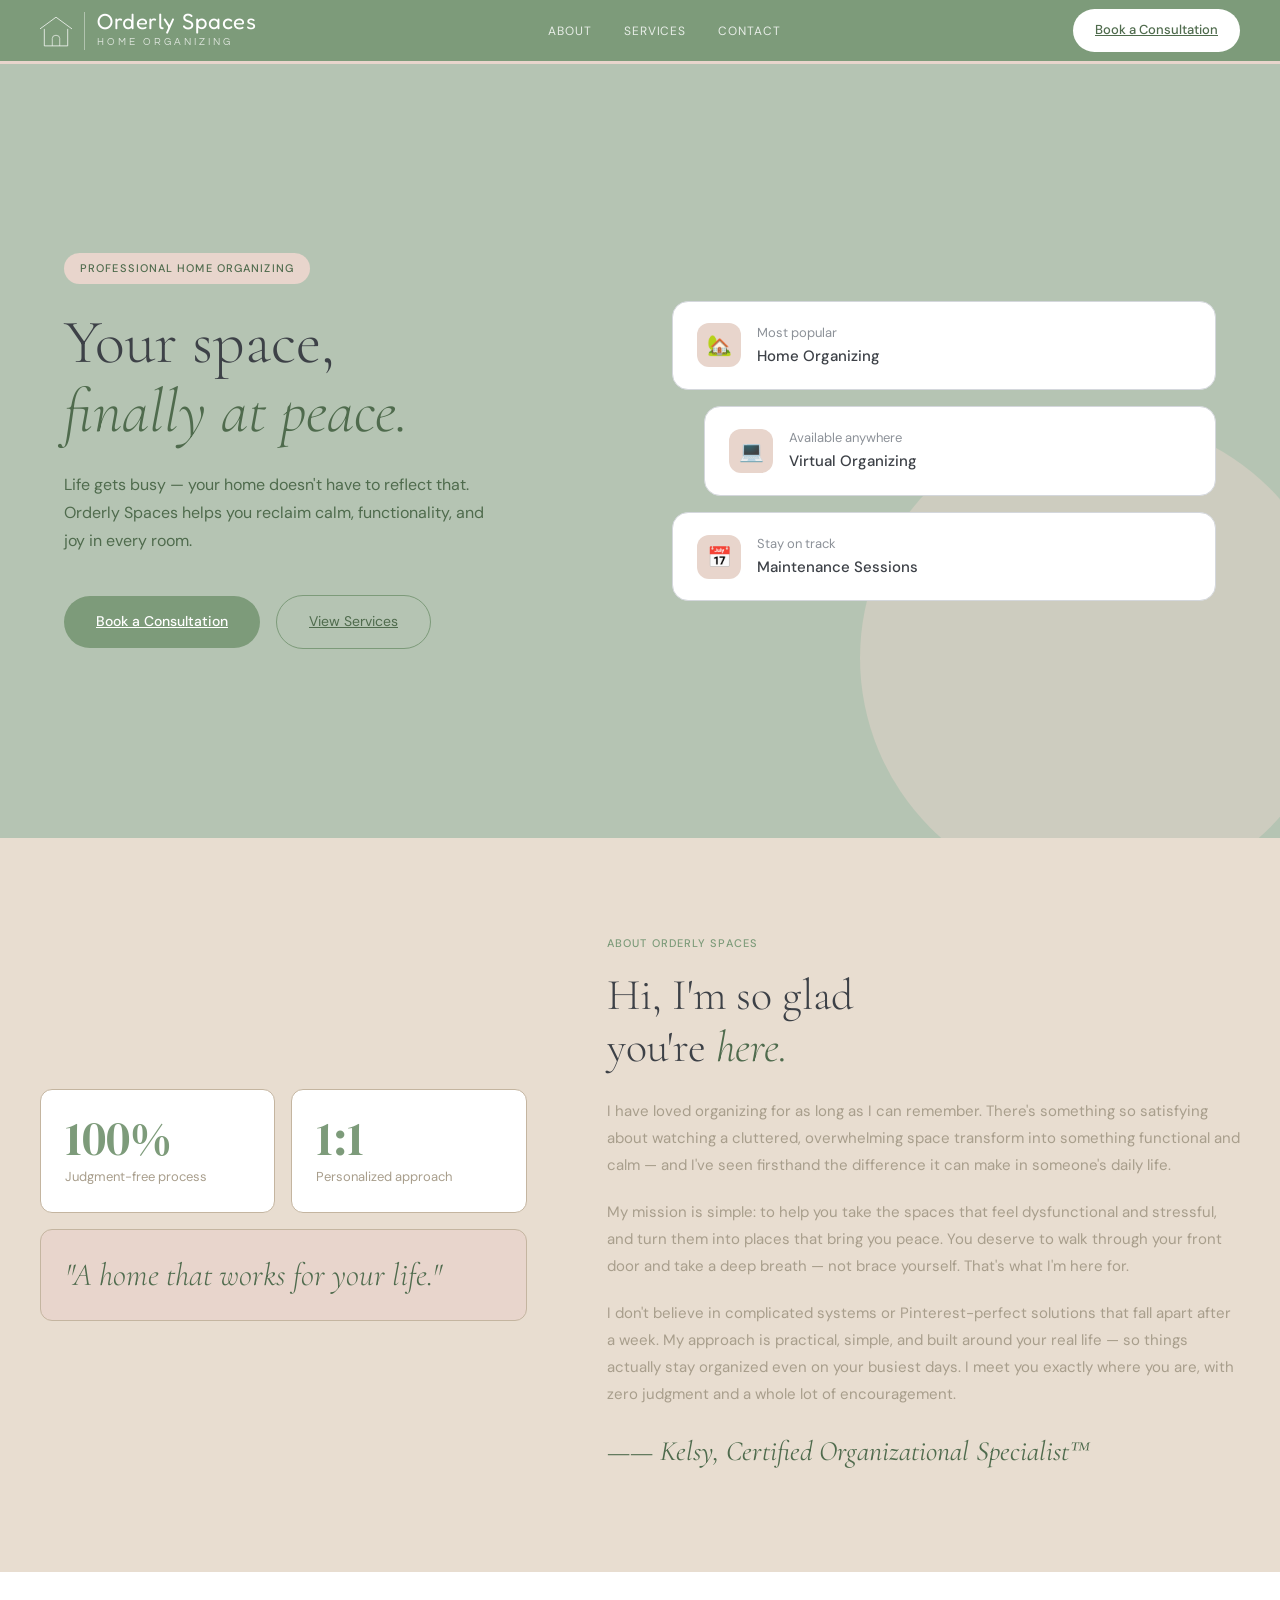
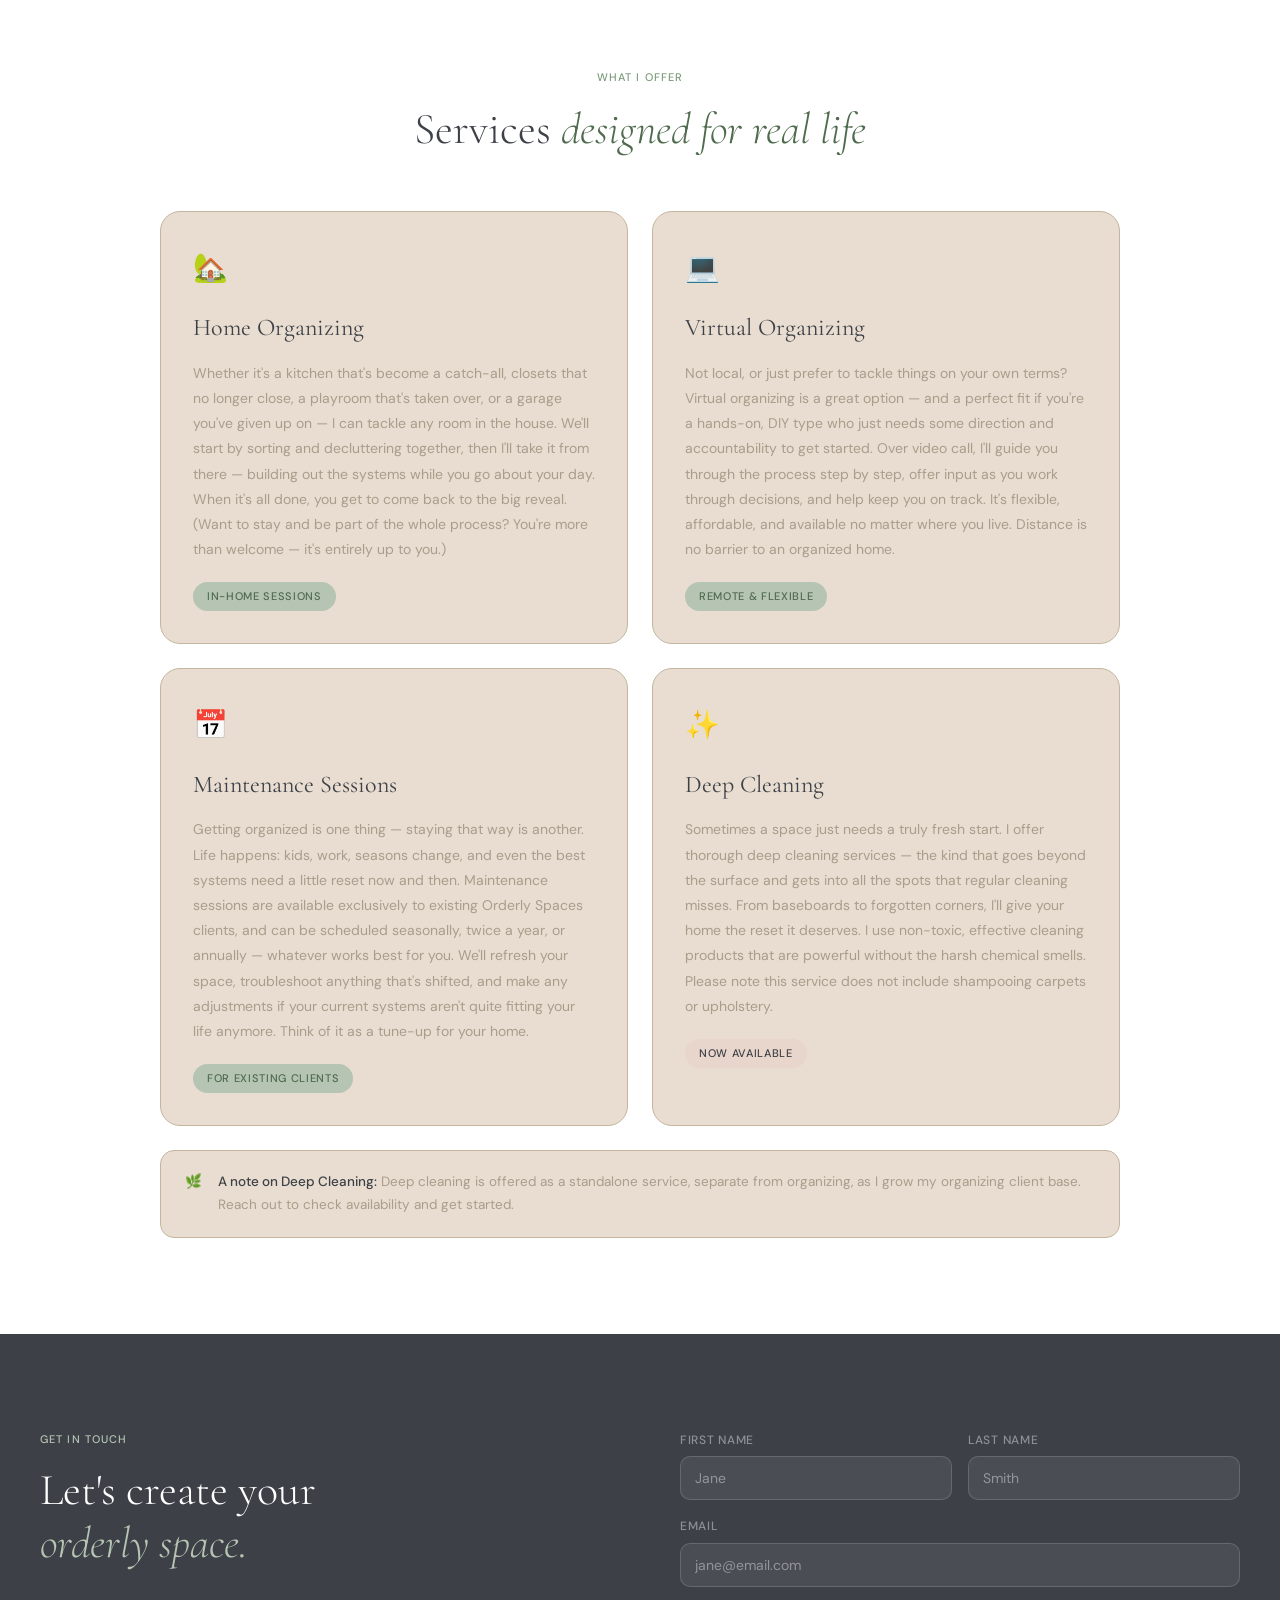
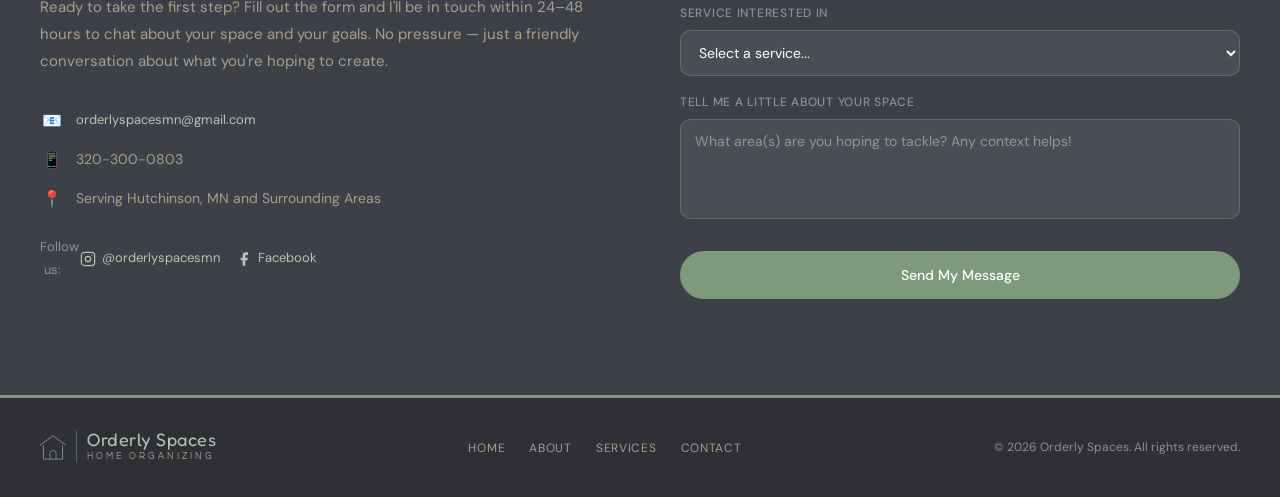
==== commit 2e6f2390: "Update index.html Updated to about signature" ====
--- a/index.html
+++ b/index.html
@@ -101,7 +101,7 @@
     <p>I have loved organizing for as long as I can remember. There's something so satisfying about watching a cluttered, overwhelming space transform into something functional and calm — and I've seen firsthand the difference it can make in someone's daily life.</p>
     <p>My mission is simple: to help you take the spaces that feel dysfunctional and stressful, and turn them into places that bring you peace. You deserve to walk through your front door and take a deep breath — not brace yourself. That's what I'm here for.</p>
     <p>I don't believe in complicated systems or Pinterest-perfect solutions that fall apart after a week. My approach is practical, simple, and built around your real life — so things actually stay organized even on your busiest days. I meet you exactly where you are, with zero judgment and a whole lot of encouragement.</p>
-    <div class="about-signature">— Your organizing partner Kelsy</div>
+    <div class="about-signature">—— Kelsy, Certified Organizational Specialist™</div>
   </div>
 </section>
 
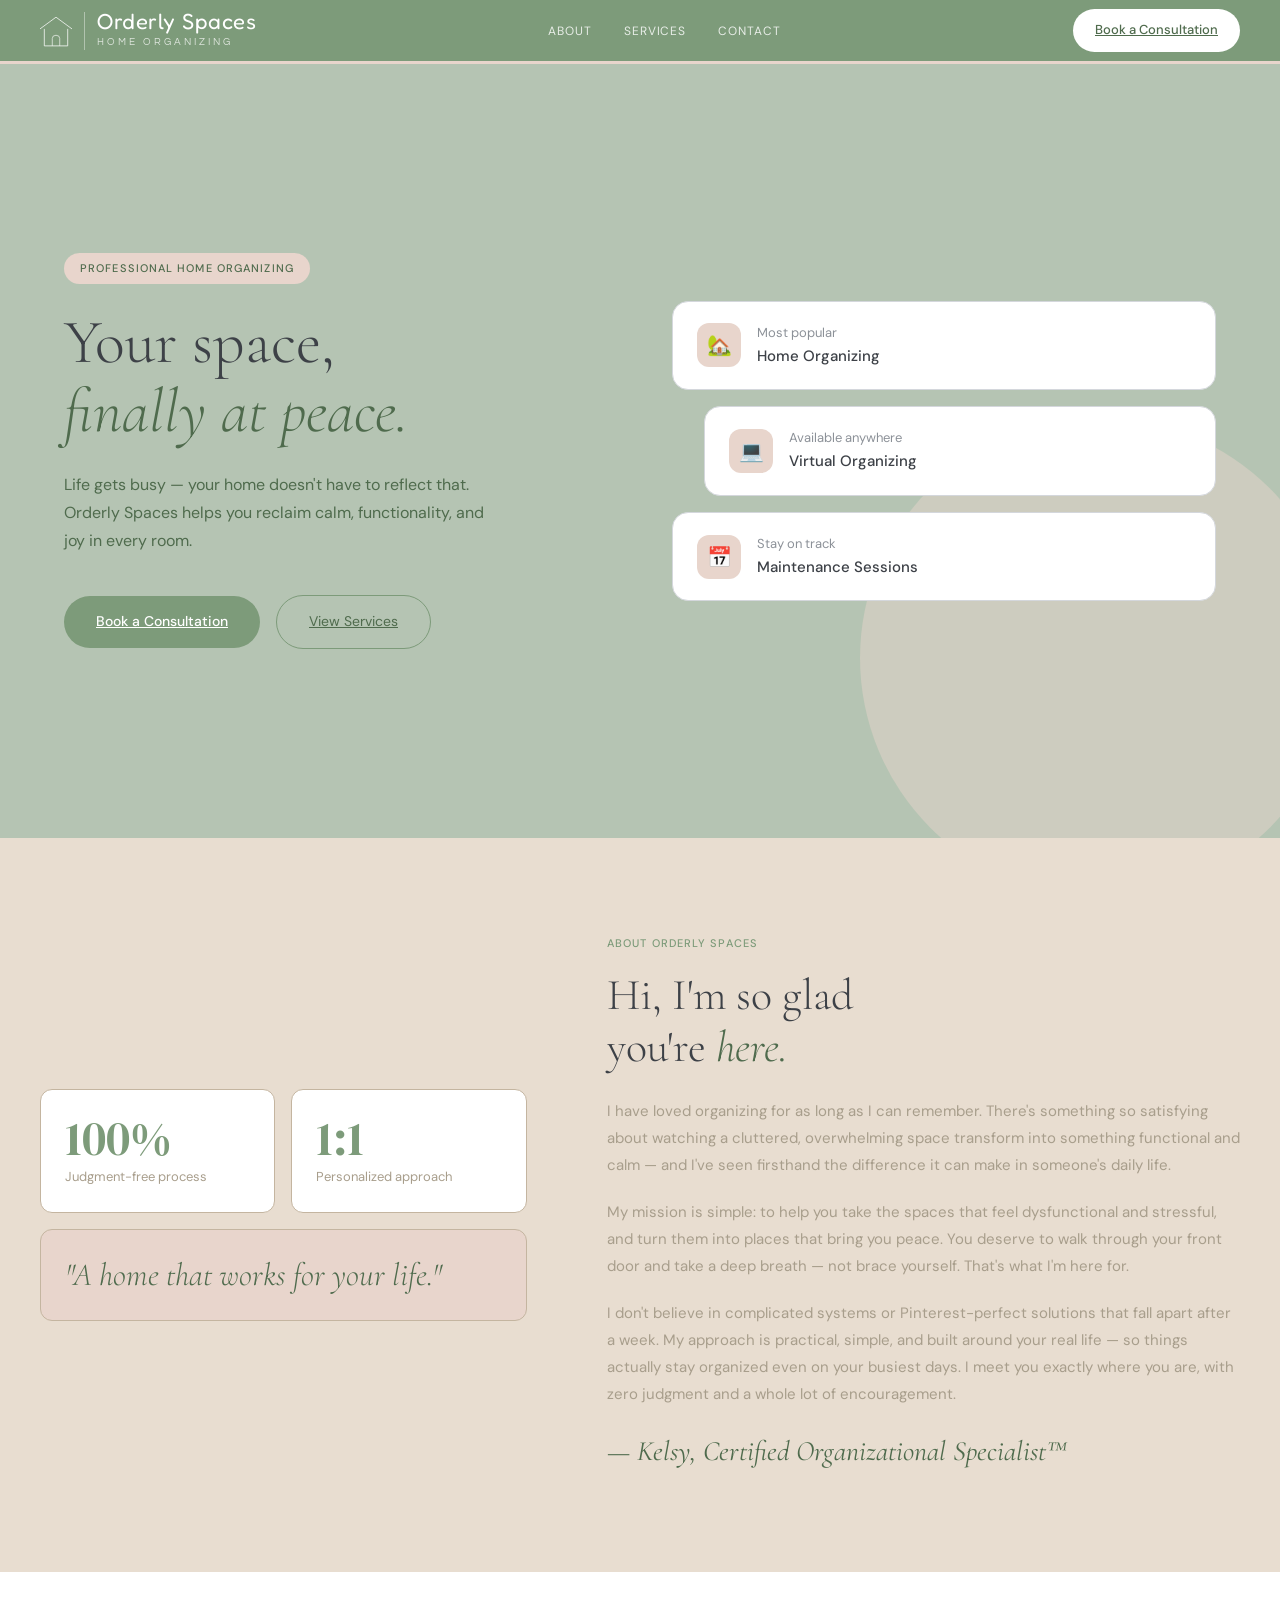
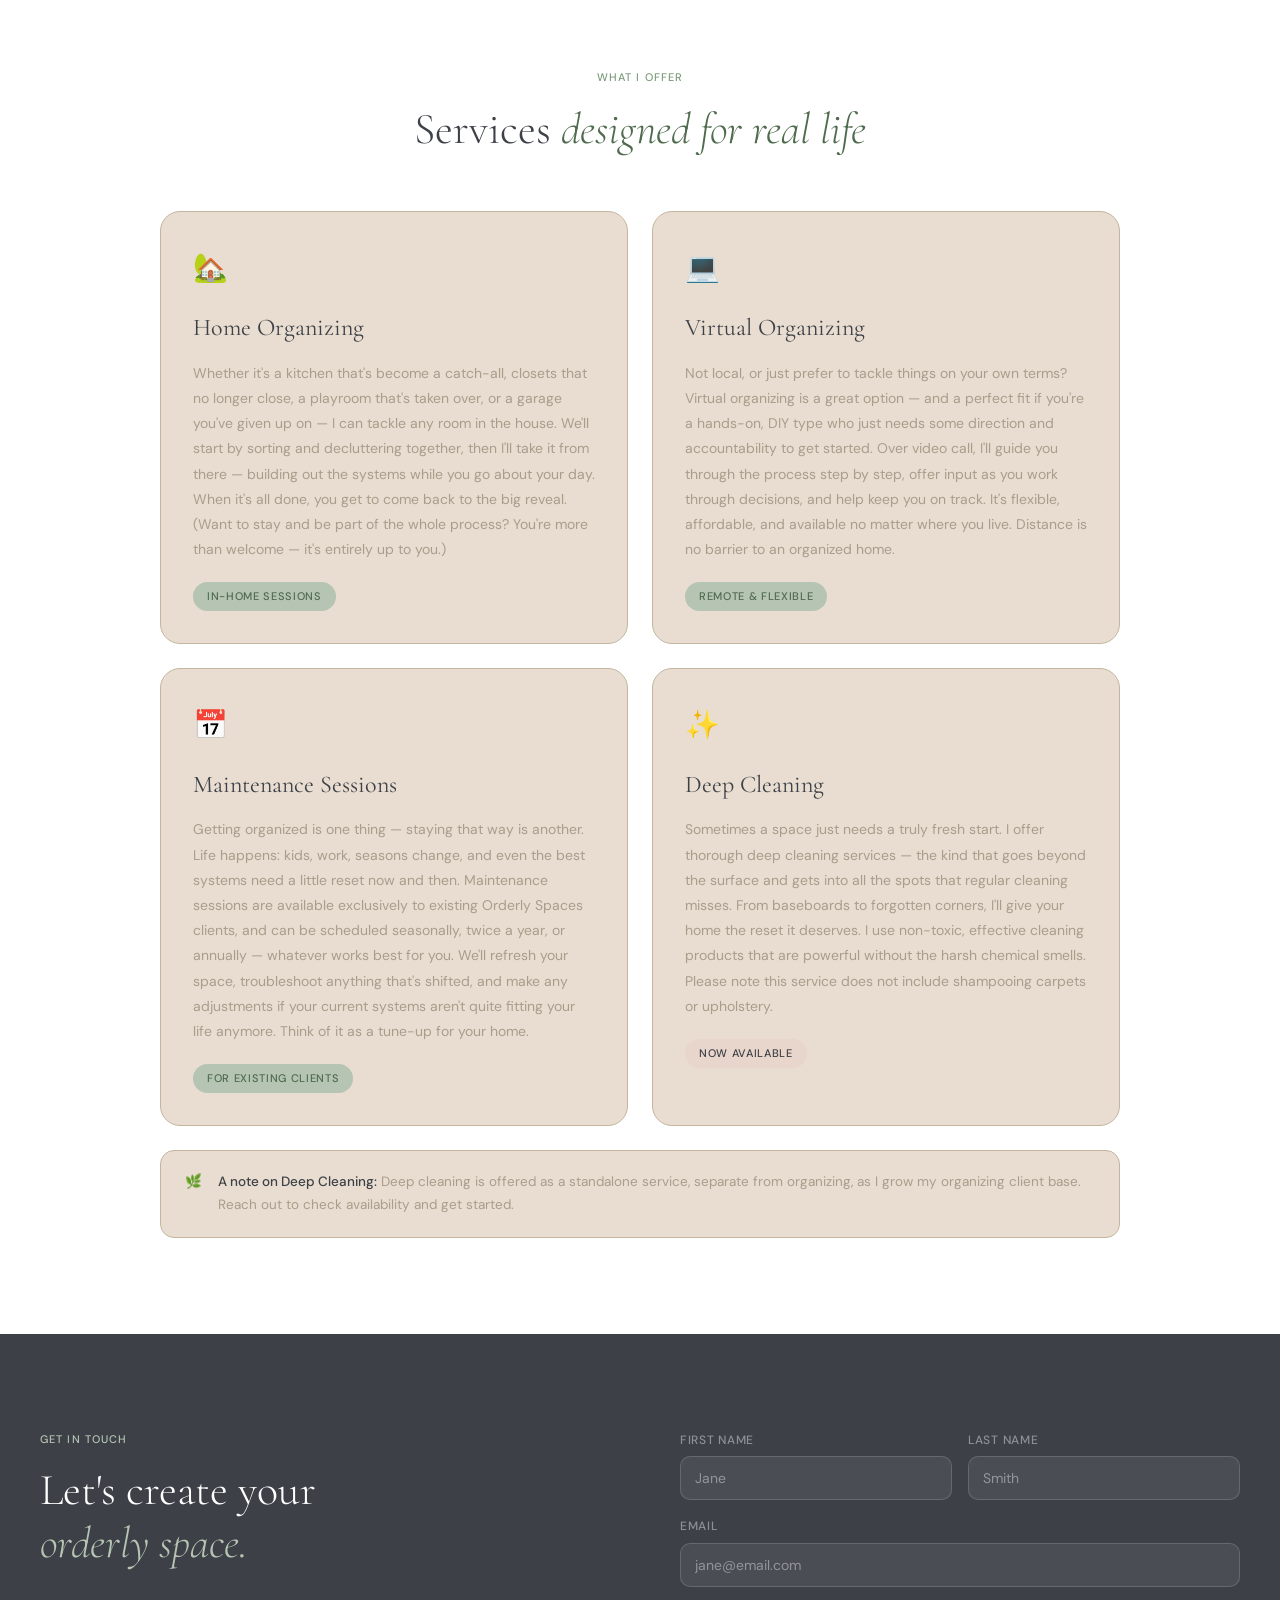
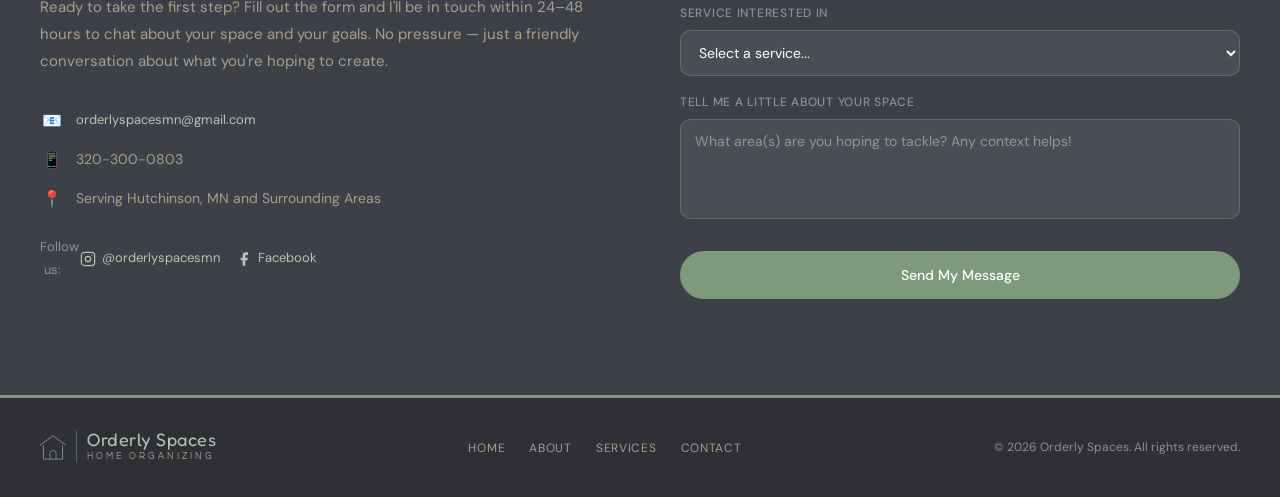
==== commit 21ce757c: "Update index.html" ====
--- a/index.html
+++ b/index.html
@@ -101,7 +101,7 @@
     <p>I have loved organizing for as long as I can remember. There's something so satisfying about watching a cluttered, overwhelming space transform into something functional and calm — and I've seen firsthand the difference it can make in someone's daily life.</p>
     <p>My mission is simple: to help you take the spaces that feel dysfunctional and stressful, and turn them into places that bring you peace. You deserve to walk through your front door and take a deep breath — not brace yourself. That's what I'm here for.</p>
     <p>I don't believe in complicated systems or Pinterest-perfect solutions that fall apart after a week. My approach is practical, simple, and built around your real life — so things actually stay organized even on your busiest days. I meet you exactly where you are, with zero judgment and a whole lot of encouragement.</p>
-    <div class="about-signature">—— Kelsy, Certified Organizational Specialist™</div>
+    <div class="about-signature">— Kelsy, Certified Organizational Specialist™</div>
   </div>
 </section>
 
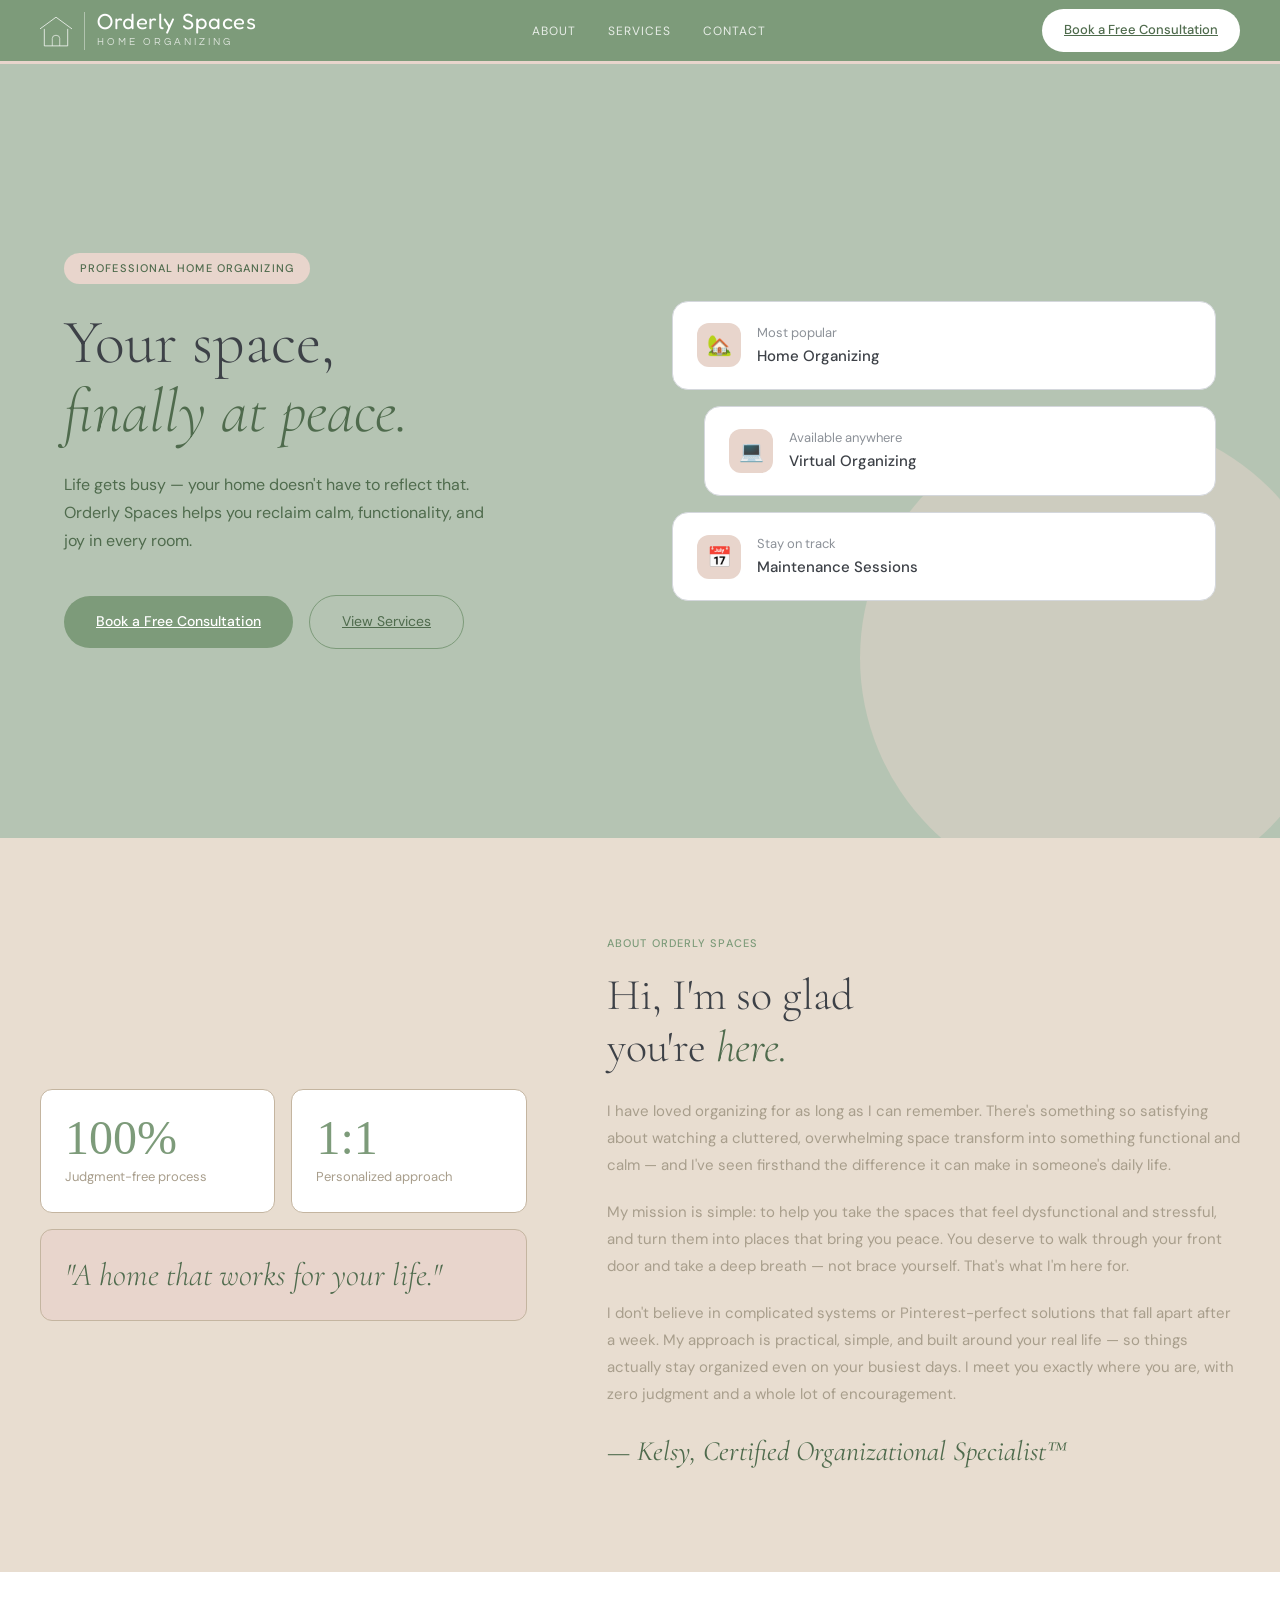
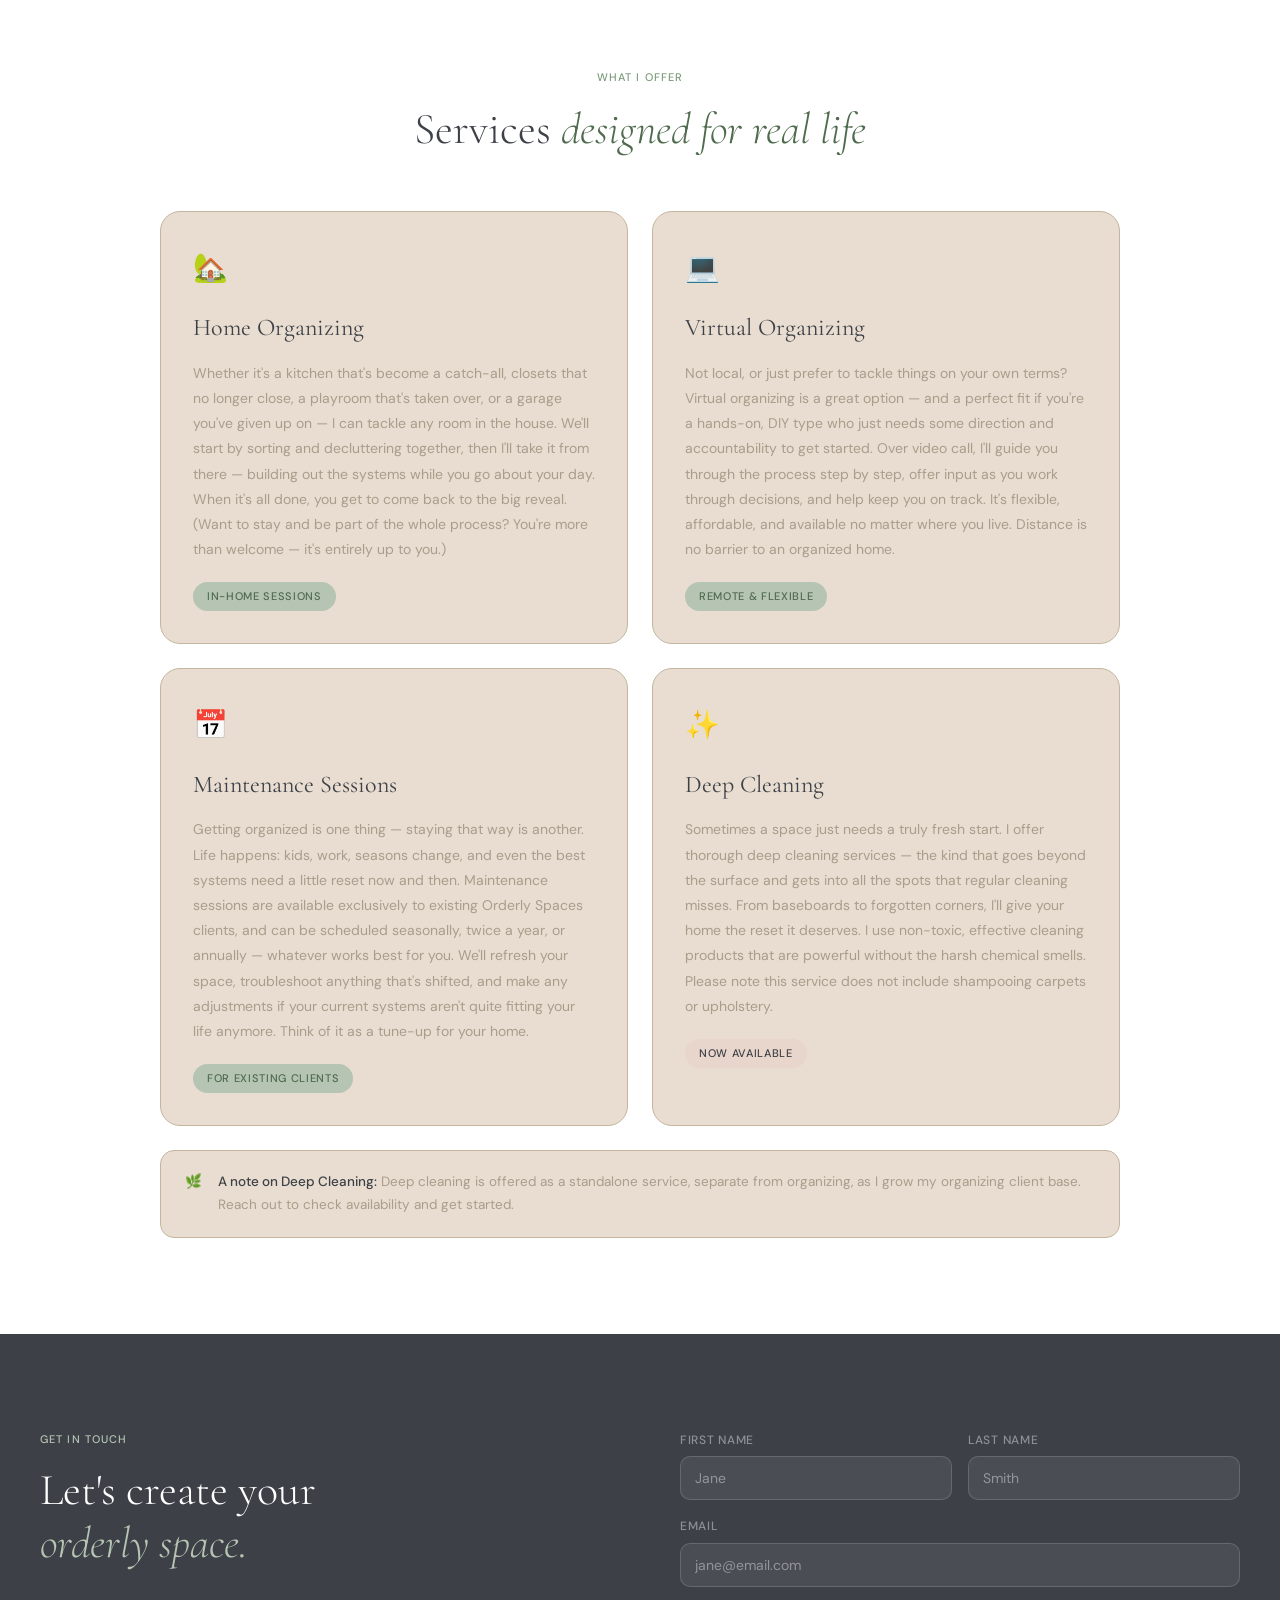
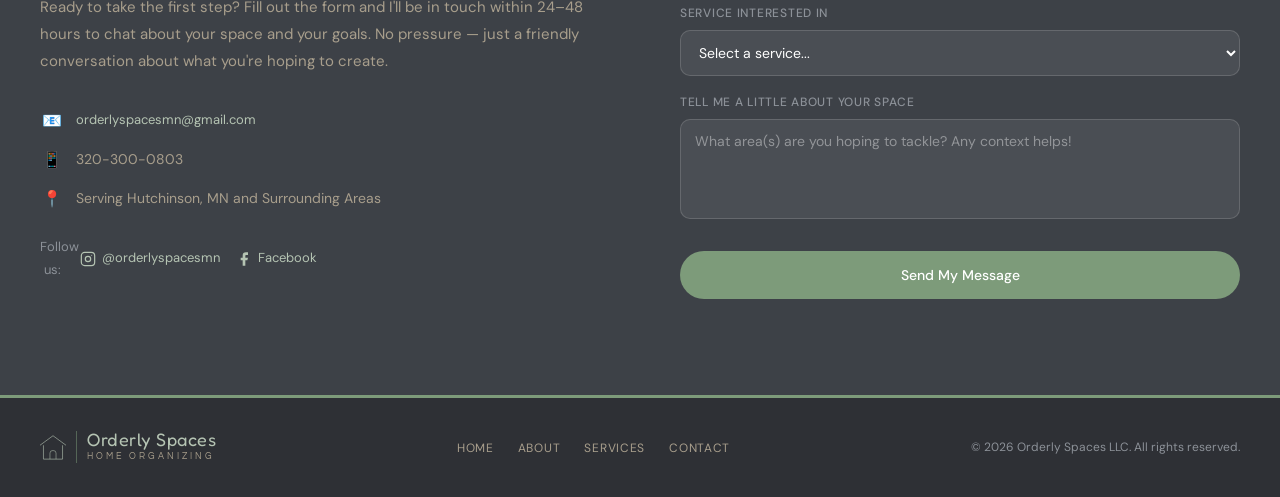
==== commit c75f5b45: "Update index.html added free to book a consultation" ====
--- a/index.html
+++ b/index.html
@@ -8,7 +8,7 @@
   <link rel="preconnect" href="https://fonts.googleapis.com" />
   <link rel="preconnect" href="https://fonts.gstatic.com" crossorigin />
   <link rel="dns-prefetch" href="https://fonts.googleapis.com" />
-  <link href="https://fonts.googleapis.com/css2?family=Cormorant+Garamond:ital,wght@0,300;0,400;0,500;1,300;1,400&family=DM+Sans:wght@300;400;500&family=DM+Serif+Display&family=Fredoka:wght@400&family=Questrial&display=swap" rel="stylesheet" />
+  <link href="https://fonts.googleapis.com/css2?family=Cormorant+Garamond:ital,wght@0,300;0,400;0,500;1,300;1,400&family=DM+Sans:wght@300;400;500&family=Fredoka:wght@400&family=Questrial&display=swap" rel="stylesheet" />
   <link rel="stylesheet" href="styles.css" />
 </head>
 <body>
@@ -33,7 +33,7 @@
     <!-- <li><a href="#testimonials">Reviews</a></li> — unhide when testimonials section is live -->
     <li><a href="#contact">Contact</a></li>
   </ul>
-  <a href="#contact" class="btn-nav">Book a Consultation</a>
+  <a href="#contact" class="btn-nav">Book a Free Consultation</a>
   <button class="btn-menu" id="btn-menu" aria-expanded="false" aria-controls="nav-links" aria-label="Open navigation menu">
     <span></span><span></span><span></span>
   </button>
@@ -49,7 +49,7 @@
     <h1>Your space,<br><em>finally at peace.</em></h1>
     <p>Life gets busy — your home doesn't have to reflect that. Orderly Spaces helps you reclaim calm, functionality, and joy in every room.</p>
     <div class="hero-ctas">
-      <a href="#contact" class="btn-primary">Book a Consultation</a>
+      <a href="#contact" class="btn-primary">Book a Free Consultation</a>
       <a href="#services" class="btn-outline">View Services</a>
     </div>
   </div>
@@ -260,7 +260,7 @@
     <li><a href="#services">Services</a></li>
     <li><a href="#contact">Contact</a></li>
   </ul>
-  <p class="footer-copy">© 2026 Orderly Spaces. All rights reserved.</p>
+  <p class="footer-copy">© 2026 Orderly Spaces LLC. All rights reserved.</p>
 </footer>
 
 <script type="module" src="main.js"></script>
